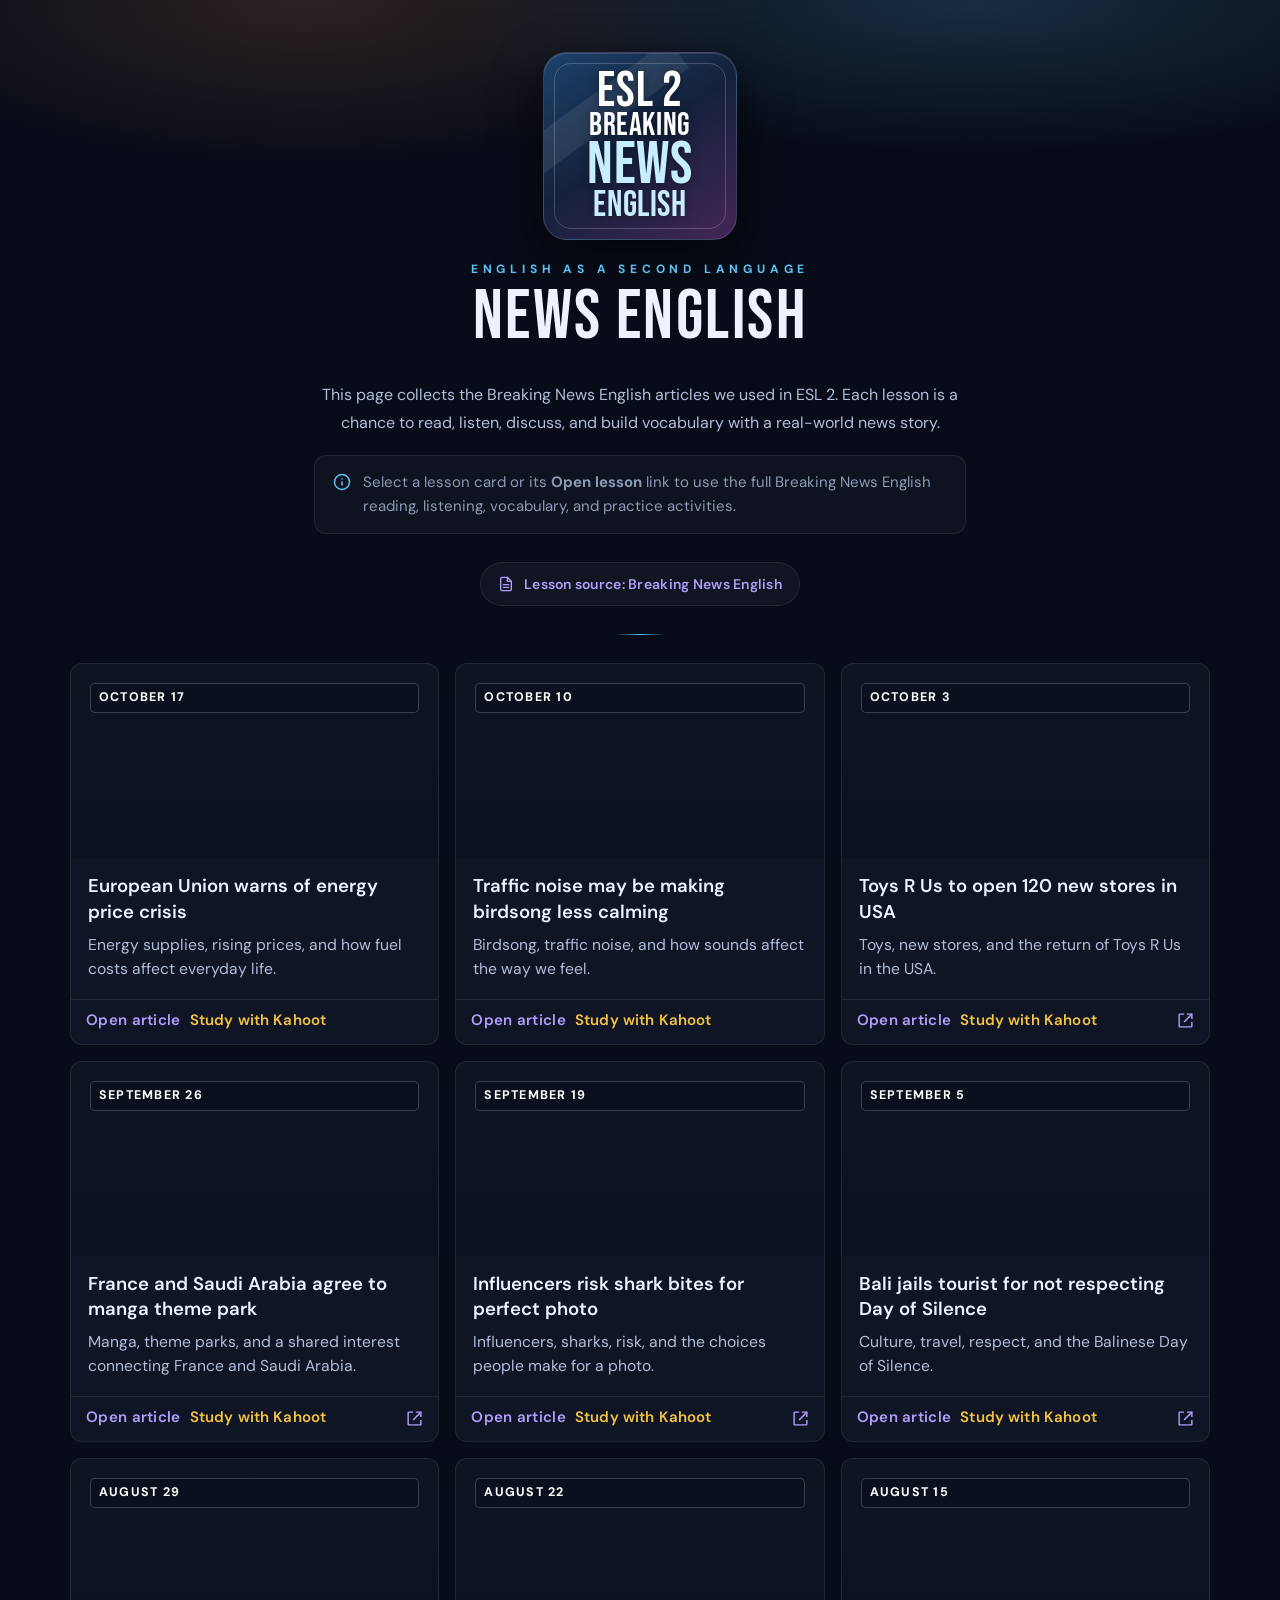
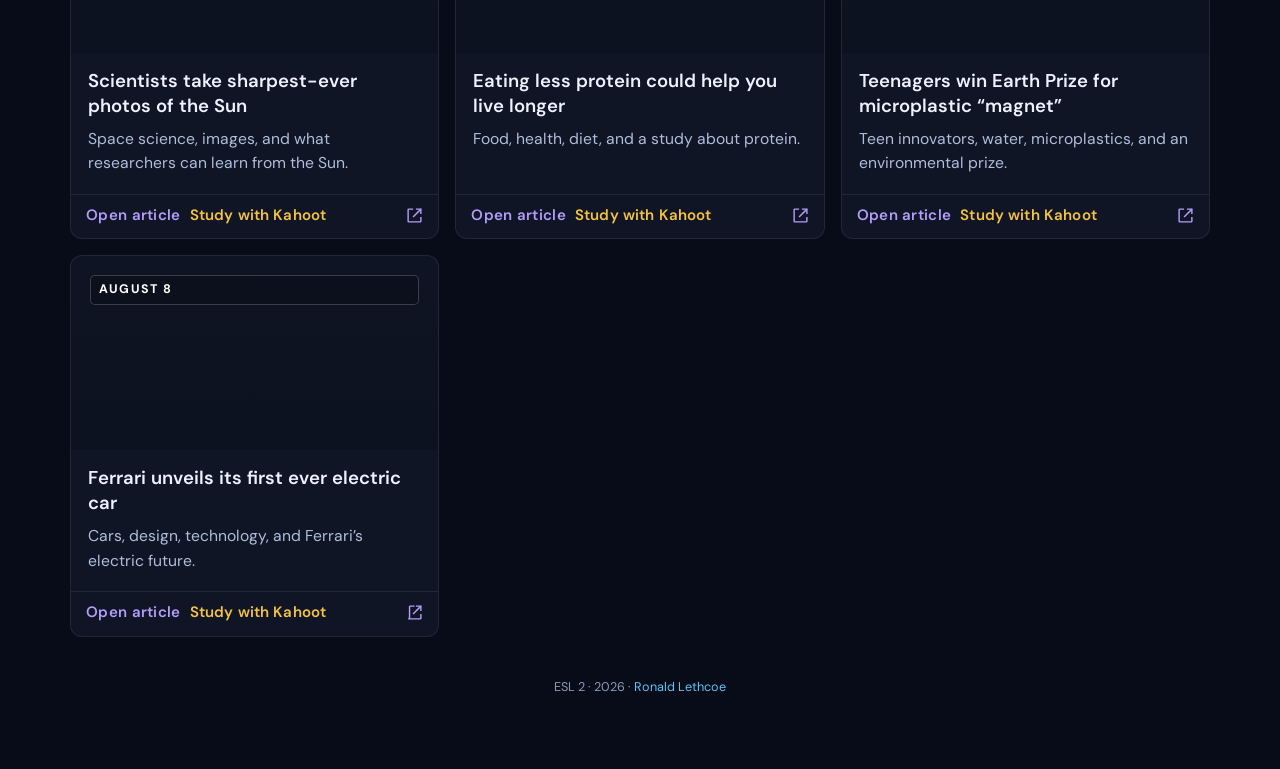
==== ESL2.html @ 21b7b2b5 "Add files via upload" ====
<!DOCTYPE html>
<html lang="en">
<head>
  <meta charset="utf-8">
  <meta name="viewport" content="width=device-width, initial-scale=1.0">
  <meta name="description" content="A collection of Breaking News English articles used in Ronald Lethcoe's ESL 2 class.">
  <title>ESL 2 — News English</title>
  <link rel="preconnect" href="https://fonts.googleapis.com">
  <link rel="preconnect" href="https://fonts.gstatic.com" crossorigin>
  <link href="https://fonts.googleapis.com/css2?family=Bebas+Neue&family=DM+Sans:opsz,wght@9..40,300;9..40,400;9..40,500;9..40,600;9..40,700&display=swap" rel="stylesheet">
  <style>
    *, *::before, *::after { box-sizing: border-box; margin: 0; padding: 0; }
    :root {
      --bg: #080c18;
      --bg-card: #0f1524;
      --border: rgba(255,255,255,.08);
      --border-hover: rgba(91,196,245,.55);
      --accent: #5bc4f5;
      --text: #eef2ff;
      --text-sub: #b0bddb;
      --text-muted: #8a9ab8;
      --source: #b39dfa;
      --radius: 12px;
    }
    html { font-size: 16px; scroll-behavior: smooth; }
    body {
      min-height: 100vh;
      padding-bottom: 72px;
      background: var(--bg);
      color: var(--text);
      font-family: "DM Sans", sans-serif;
      line-height: 1.6;
    }
    .site-header { position: relative; padding: 52px 24px 0; overflow: hidden; text-align: center; }
    .site-header::before {
      position: absolute; inset: 0;
      content: "";
      background:
        radial-gradient(ellipse 50% 65% at 24% 0%, rgba(255, 157, 92, .15), transparent 72%),
        radial-gradient(ellipse 58% 60% at 76% 0%, rgba(91, 196, 245, .18), transparent 72%);
      pointer-events: none;
    }
    .mark {
      position: relative;
      display: grid;
      place-items: center;
      width: 194px;
      height: 188px;
      margin: 0 auto 20px;
      overflow: hidden;
      border: 1px solid rgba(255,255,255,.13);
      border-radius: 24px;
      background: linear-gradient(145deg, #1c426b, #14213b 48%, #442659);
      box-shadow: 0 16px 48px rgba(0,0,0,.6), inset 0 1px 0 rgba(255,255,255,.12);
    }
    .mark::before { position: absolute; inset: 10px; border: 1px solid rgba(255,255,255,.2); border-radius: 17px; content: ""; }
    .mark::after { position: absolute; width: 180px; height: 35px; top: 36px; left: -28px; background: rgba(255,255,255,.08); transform: rotate(-36deg); content: ""; }
    .mark-copy { position: relative; z-index: 1; width: 156px; display: grid; gap: 3px; color: white; font-family: "Bebas Neue", sans-serif; letter-spacing: .04em; line-height: .78; text-align: center; text-shadow: 0 2px 8px rgba(0,0,0,.35); }
    .mark-copy span { display: block; white-space: nowrap; }
    .mark-esl { font-size: 3.15rem; }.mark-breaking { font-size: 1.97rem; }.mark-news { color: #c7eeff; font-size: 3.75rem; }.mark-english { color: #c7eeff; font-size: 2.25rem; }
    .header-eyebrow { position: relative; color: var(--accent); font-size: .75rem; font-weight: 700; letter-spacing: .4em; text-transform: uppercase; }
    h1 { position: relative; margin-top: 3px; font-family: "Bebas Neue", sans-serif; font-size: clamp(2.85rem, 8vw, 4.4rem); font-weight: 400; letter-spacing: .035em; line-height: 1; }
    .header-count { position: relative; margin-top: 7px; color: var(--text-muted); font-size: .84rem; letter-spacing: .19em; text-transform: uppercase; }
    .intro { max-width: 700px; margin: 28px auto 0; padding: 0 24px; text-align: center; }
    .intro p { color: var(--text-sub); font-size: 1rem; line-height: 1.75; }
    .how-to { display: flex; gap: 12px; margin-top: 18px; padding: 14px 18px; border: 1px solid var(--border); border-radius: var(--radius); background: rgba(255,255,255,.03); text-align: left; }
    .how-to svg { flex: 0 0 18px; width: 18px; height: 18px; margin-top: 3px; color: var(--accent); }
    .how-to p { color: var(--text-muted); font-size: .9375rem; line-height: 1.65; }
    .legend-wrap { display: flex; justify-content: center; margin: 28px auto 0; padding: 0 24px; }
    .legend { display: flex; align-items: center; gap: 10px; padding: 10px 17px; border: 1px solid var(--border); border-radius: 99px; background: rgba(255,255,255,.04); color: var(--source); font-size: .875rem; font-weight: 600; letter-spacing: .02em; text-decoration: none; transition: opacity .15s ease; }
    .legend:hover { opacity: .75; }
    .legend svg { width: 16px; height: 16px; }
    .divider-line { width: 48px; height: 1px; margin: 28px auto 0; background: linear-gradient(90deg, transparent, var(--accent), transparent); }
    .grid-wrap { max-width: 1180px; margin: 28px auto 0; padding: 0 20px; }
    .grid { display: grid; grid-template-columns: repeat(3, 1fr); gap: 16px; }
    .card { display: flex; flex-direction: column; overflow: hidden; border: 1px solid var(--border); border-radius: var(--radius); background: var(--bg-card); transition: border-color .2s, transform .2s, box-shadow .2s; }
    .card:hover { border-color: var(--border-hover); transform: translateY(-4px); box-shadow: 0 9px 30px rgba(0, 125, 220, .15); }
    .card:focus-within { outline: 3px solid rgba(91,196,245,.65); outline-offset: 3px; }
    .thumb { position: relative; display: grid; min-height: 194px; padding: 19px; overflow: hidden; color: white; text-decoration: none; }
    .thumb::before { position: absolute; width: 170px; height: 170px; top: -76px; right: -49px; border: 1px solid rgba(255,255,255,.22); border-radius: 50%; content: ""; }
    .thumb::after { position: absolute; width: 220px; height: 35px; right: -64px; bottom: 14px; background: rgba(255,255,255,.09); transform: rotate(-29deg); content: ""; }
    .shark { background: linear-gradient(135deg, #113956, #1b7095 58%, #071d33); }
    .bali { background: linear-gradient(135deg, #55254e, #bd6546 56%, #f3ae5b); }
    .sun { background: linear-gradient(135deg, #5c1d1a, #df592b 53%, #ffc45c); }
    .protein { background: linear-gradient(135deg, #225638, #519347 54%, #b6cc63); }
    .earth { background: linear-gradient(135deg, #124653, #1d847c 54%, #7cc990); }
    .ferrari { background: linear-gradient(135deg, #360e21, #a41435 53%, #ef6a3d); }
    .birdsong { background: linear-gradient(135deg, #123e38, #397b52 54%, #8ca854); }
    .thumb.cover { background-position: center; background-repeat: no-repeat; background-size: cover; }
    .thumb.cover::before { inset: 0; width: auto; height: auto; border: 0; border-radius: 0; background: linear-gradient(180deg, rgba(8,12,24,.08), rgba(8,12,24,.4)); }
    .thumb.cover::after { display: none; }
    .thumb.cover .thumb-word, .thumb.cover .thumb-icon { display: none; }
    .cover-toys { background-image: url("assets/esl2/toys-slide-01.jpg"); }
    .cover-birdsong { background-image: url("assets/esl2/birdsong-slide-01.jpg"); }
    .cover-energy { background-image: url("assets/esl2/energy-slide-01.jpg"); }
    .cover-manga { background-image: url("assets/esl2/manga-slide-01.jpg"); }
    .cover-influencers { background-image: url("assets/esl2/influencers-slide-01.jpg"); }
    .cover-bali { background-image: url("assets/esl2/bali-slide-01.jpg"); }
    .cover-sun { background-image: url("assets/esl2/sun-slide-01.jpg"); }
    .cover-protein { background-image: url("assets/esl2/protein-slide-01.jpg"); }
    .cover-earth { background-image: url("assets/esl2/earth-slide-01.jpg"); }
    .cover-ferrari { background-image: url("assets/esl2/ferrari-slide-01.jpg"); }
    .card-date { position: relative; z-index: 1; align-self: start; padding: 4px 8px; border: 1px solid rgba(255,255,255,.2); border-radius: 5px; background: rgba(8,12,24,.5); font-size: .78rem; font-weight: 700; letter-spacing: .1em; text-transform: uppercase; }
    .thumb-word { position: relative; z-index: 1; align-self: center; max-width: 90%; font-family: "Bebas Neue", sans-serif; font-size: clamp(2.25rem, 4vw, 3.45rem); letter-spacing: .045em; line-height: .88; text-align: center; text-shadow: 0 2px 7px rgba(0,0,0,.3); }
    .thumb-icon { position: relative; z-index: 1; align-self: end; justify-self: end; color: rgba(255,255,255,.92); }
    .thumb-icon svg { width: 25px; height: 25px; }
    .card-body { flex: 1; padding: 16px 17px 18px; }
    .card-body h2 { font-size: 1.16rem; font-weight: 600; line-height: 1.35; }
    .card-body p { margin-top: 8px; color: var(--text-sub); font-size: .98rem; line-height: 1.55; }
    .card-footer { display: flex; justify-content: space-between; align-items: center; gap: 10px; padding: 11px 15px 13px; border-top: 1px solid var(--border); }
    .footer-actions { display: flex; flex-wrap: wrap; align-items: center; gap: 9px; }
    .lesson-link { color: var(--source); font-size: .94rem; font-weight: 600; letter-spacing: .02em; line-height: 1.3; text-decoration: none; }
    .lesson-link:hover { color: white; }
    .external { width: 17px; height: 17px; color: var(--source); }
    .kahoot-link, .kahoot-unavailable { display: inline-flex; align-items: center; font-size: .94rem; font-weight: 600; letter-spacing: .01em; line-height: 1.3; }
    .kahoot-link { color: #f5c342; text-decoration: none; }
    .kahoot-link:hover { color: white; }
    .kahoot-unavailable { color: var(--text-muted); }
    .study-card-link { display: inline-block; margin-top: 0; }
    .lesson-modal { position: fixed; top: 50%; left: 50%; width: min(1120px, calc(100% - 28px)); max-height: min(880px, calc(100vh - 28px)); margin: 0; padding: 0; overflow: hidden; border: 1px solid rgba(255,255,255,.14); border-radius: 16px; background: #0b1020; color: var(--text); box-shadow: 0 24px 80px rgba(0,0,0,.7); transform: translate(-50%, -50%); }
    .lesson-modal::backdrop { background: rgba(3, 6, 14, .86); backdrop-filter: blur(5px); }
    .modal-shell { display: grid; grid-template-columns: minmax(0, 1.7fr) minmax(280px, .9fr); grid-template-rows: minmax(0, 1fr); min-height: min(550px, calc(100vh - 28px)); max-height: min(880px, calc(100vh - 28px)); }
    .carousel-panel { display: flex; flex-direction: column; justify-content: center; min-height: 0; padding: 20px; background: #050812; }
    .carousel-frame { position: relative; display: grid; place-items: center; width: 100%; min-height: 0; }
    .carousel-image { display: block; width: 100%; max-height: min(630px, calc(100vh - 144px)); object-fit: contain; border-radius: 8px; box-shadow: 0 12px 35px rgba(0,0,0,.55); }
    .carousel-control { position: absolute; top: 50%; display: grid; place-items: center; width: 48px; height: 48px; border: 1px solid rgba(255,255,255,.2); border-radius: 50%; background: rgba(8,12,24,.82); color: white; cursor: pointer; transform: translateY(-50%); transition: background .15s, transform .15s; }
    .carousel-control:hover { background: var(--accent); transform: translateY(-50%) scale(1.06); }
    .carousel-control:focus-visible, .modal-close:focus-visible, .modal-button:focus-visible { outline: 3px solid white; outline-offset: 3px; }
    .carousel-prev { left: 10px; }.carousel-next { right: 10px; }
    .carousel-control svg { width: 20px; height: 20px; }
    .carousel-status { margin-top: 13px; color: var(--text-sub); font-size: .9rem; font-weight: 600; letter-spacing: .08em; text-align: center; text-transform: uppercase; }
    .carousel-dots { display: flex; flex-wrap: wrap; justify-content: center; gap: 6px; margin-top: 9px; }
    .carousel-dot { width: 7px; height: 7px; padding: 0; border: 0; border-radius: 50%; background: #46516b; cursor: pointer; }
    .carousel-dot[aria-current="true"] { background: var(--accent); box-shadow: 0 0 0 3px rgba(91,196,245,.16); }
    .modal-details { position: relative; display: flex; flex-direction: column; padding: 29px 25px 25px; min-height: 0; overflow-y: auto; background: var(--bg-card); }
    .modal-close { position: absolute; top: 15px; right: 15px; display: grid; place-items: center; width: 34px; height: 34px; border: 1px solid var(--border); border-radius: 50%; background: transparent; color: var(--text-sub); cursor: pointer; }
    .modal-close:hover { border-color: var(--accent); color: white; }
    .modal-kicker { color: var(--accent); font-size: .84rem; font-weight: 700; letter-spacing: .13em; text-transform: uppercase; }
    .modal-title { margin-top: 8px; padding-right: 28px; font-size: 1.72rem; line-height: 1.2; }
    .modal-summary { margin-top: 12px; color: var(--text-sub); font-size: 1.06rem; line-height: 1.65; }
    .student-sentences { margin-top: 25px; padding-top: 22px; border-top: 1px solid var(--border); }
    .student-sentences h3 { font-size: .94rem; letter-spacing: .08em; text-transform: uppercase; }
    .sentences-note { margin-top: 8px; color: var(--text-sub); font-size: .98rem; line-height: 1.6; }
    .sentence-list { display: grid; gap: 9px; margin-top: 12px; list-style: none; }
    .sentence-list li { padding: 11px 13px; border-left: 3px solid var(--accent); background: rgba(255,255,255,.04); color: var(--text-sub); font-size: 1rem; line-height: 1.55; }
    .sentence-list mark { padding: .08em .3em; border: 1px solid #83cdf2; border-radius: .45em; background: #bde7ff; color: #102c43; font-weight: 600; box-decoration-break: clone; -webkit-box-decoration-break: clone; }
    .modal-actions { display: grid; gap: 9px; margin-top: auto; padding-top: 24px; }
    .modal-button { display: flex; align-items: center; justify-content: center; gap: 8px; min-height: 46px; padding: 11px 14px; border: 1px solid var(--border); border-radius: 8px; color: var(--text); font-size: .98rem; font-weight: 700; text-decoration: none; transition: border-color .15s, background .15s; }
    .modal-button:hover { border-color: var(--accent); background: rgba(91,196,245,.1); }
    .modal-button.kahoot { border-color: rgba(245,195,66,.45); color: #f5c342; }.modal-button.kahoot:hover { border-color: #f5c342; background: rgba(245,195,66,.08); }
    .modal-button[hidden] { display: none; }
    .slides-pending { display: grid; place-items: center; min-height: 300px; padding: 30px; border: 1px dashed rgba(255,255,255,.18); border-radius: 9px; color: var(--text-muted); text-align: center; }
    .slides-pending svg { width: 36px; height: 36px; margin-bottom: 12px; color: var(--accent); }
    @media (max-width: 760px) { .modal-shell { grid-template-columns: 1fr; grid-template-rows: auto auto; max-height: calc(100vh - 18px); overflow-y: auto; } .carousel-panel { min-height: 0; padding: 14px; } .carousel-image { max-height: 58vh; } .modal-details { min-height: 330px; overflow: visible; } .lesson-modal { max-height: calc(100vh - 18px); } }
    .site-footer { margin-top: 40px; padding: 0 24px; color: var(--text-muted); font-size: .79rem; text-align: center; }
    .site-footer a { color: var(--accent); text-decoration: none; }
    .site-footer a:hover { text-decoration: underline; }
    @media (max-width: 760px) { .grid { grid-template-columns: repeat(2, 1fr); } }
    @media (max-width: 500px) { .site-header { padding-top: 38px; } .grid { grid-template-columns: 1fr; } .thumb { min-height: 185px; } }
    @media (prefers-reduced-motion: reduce) { *, *::before, *::after { scroll-behavior: auto !important; transition-duration: .01ms !important; } }
  </style>
</head>
<body>
  <header class="site-header">
    <div class="mark" aria-hidden="true"><div class="mark-copy"><span class="mark-esl">ESL 2</span><span class="mark-breaking">BREAKING</span><span class="mark-news">NEWS</span><span class="mark-english">ENGLISH</span></div></div>
    <p class="header-eyebrow">English as a Second Language</p>
    <h1>News English</h1>
  </header>

  <main>
    <section class="intro" aria-labelledby="page-introduction">
      <p id="page-introduction">This page collects the Breaking News English articles we used in ESL 2. Each lesson is a chance to read, listen, discuss, and build vocabulary with a real-world news story.</p>
      <div class="how-to">
        <svg aria-hidden="true" fill="none" stroke="currentColor" stroke-linecap="round" stroke-linejoin="round" stroke-width="2" viewBox="0 0 24 24"><circle cx="12" cy="12" r="10"></circle><path d="M12 16v-4"></path><path d="M12 8h.01"></path></svg>
        <p>Select a lesson card or its <strong>Open lesson</strong> link to use the full Breaking News English reading, listening, vocabulary, and practice activities.</p>
      </div>
    </section>

    <div class="legend-wrap">
      <a class="legend" href="https://breakingnewsenglish.com/" target="_blank" rel="noopener noreferrer">
        <svg aria-hidden="true" fill="none" stroke="currentColor" stroke-linecap="round" stroke-linejoin="round" stroke-width="2" viewBox="0 0 24 24"><path d="M14 2H6a2 2 0 0 0-2 2v16a2 2 0 0 0 2 2h12a2 2 0 0 0 2-2V8z"></path><polyline points="14 2 14 8 20 8"></polyline><line x1="16" x2="8" y1="13" y2="13"></line><line x1="16" x2="8" y1="17" y2="17"></line></svg>
        Lesson source: Breaking News English
      </a>
    </div>
    <div class="divider-line" aria-hidden="true"></div>

    <section class="grid-wrap" aria-label="ESL 2 class lessons">
      <div class="grid">
      <article class="card">
        <a class="thumb cover cover-energy" href="https://breakingnewsenglish.com/2610/261001-energy-price-crisis.html" target="_blank" rel="noopener noreferrer" data-lesson-id="energy" aria-label="Open the European Union energy price crisis lesson details">
          <time class="card-date" datetime="2026-10-17">October 17</time><span class="thumb-word">Energy<br>Price Crisis</span>
        </a>
        <div class="card-body"><h2>European Union warns of energy price crisis</h2><p>Energy supplies, rising prices, and how fuel costs affect everyday life.</p></div>
        <footer class="card-footer"><div class="footer-actions"><a class="lesson-link" href="https://breakingnewsenglish.com/2610/261001-energy-price-crisis.html" target="_blank" rel="noopener noreferrer">Open article</a><a class="kahoot-link" href="https://create.kahoot.it/share/european-union-warns-of-energy-price-crisis/b97b5846-e819-4ea1-a66b-a502c87083d9" target="_blank" rel="noopener noreferrer">Study with Kahoot</a></div></footer>
      </article>
      <article class="card">
        <a class="thumb birdsong cover cover-birdsong" href="https://breakingnewsenglish.com/2609/260910-birdsong-and-traffic-noise.html" target="_blank" rel="noopener noreferrer" data-lesson-id="birdsong" aria-label="Open the Birdsong and Traffic lesson details">
          <time class="card-date" datetime="2026-10-10">October 10</time><span class="thumb-word">Birdsong<br>and Traffic</span>
        </a>
        <div class="card-body"><h2>Traffic noise may be making birdsong less calming</h2><p>Birdsong, traffic noise, and how sounds affect the way we feel.</p></div>
        <footer class="card-footer"><div class="footer-actions"><a class="lesson-link" href="https://breakingnewsenglish.com/2609/260910-birdsong-and-traffic-noise.html" target="_blank" rel="noopener noreferrer">Open article</a><a class="kahoot-link" href="https://create.kahoot.it/details/c4ceafa4-d3a8-44d5-a2d8-b25622f53153" target="_blank" rel="noopener noreferrer">Study with Kahoot</a></div></footer>
      </article>
        <article class="card">
          <a class="thumb cover cover-toys" href="https://breakingnewsenglish.com/2609/260924-toys-r-us.html" target="_blank" rel="noopener noreferrer" data-lesson-id="toys" aria-label="Open the Toys R Us to open 120 new stores in USA lesson details">
            <time class="card-date" datetime="2026-10-03">October 3</time><span class="thumb-word">Toys<br>R Us</span><span class="thumb-icon" aria-hidden="true"><svg fill="none" stroke="currentColor" stroke-width="2" viewBox="0 0 24 24"><path d="M3 12h18"></path><path d="m14 5 7 7-7 7"></path></svg></span>
          </a>
          <div class="card-body"><h2>Toys R Us to open 120 new stores in USA</h2><p>Toys, new stores, and the return of Toys R Us in the USA.</p></div>
          <footer class="card-footer"><div class="footer-actions"><a class="lesson-link" href="https://breakingnewsenglish.com/2609/260924-toys-r-us.html" target="_blank" rel="noopener noreferrer">Open article</a><a class="kahoot-link" href="https://create.kahoot.it/details/d0bc1572-9795-41ed-84aa-a298077d1b4e" target="_blank" rel="noopener noreferrer">Study with Kahoot</a></div><svg class="external" aria-hidden="true" fill="none" stroke="currentColor" stroke-width="2" viewBox="0 0 24 24"><path d="M14 3h7v7"></path><path d="M10 14 21 3"></path><path d="M21 14v6a1 1 0 0 1-1 1H4a1 1 0 0 1-1-1V4a1 1 0 0 1 1-1h6"></path></svg></footer>
        </article>

        <article class="card">
          <a class="thumb cover cover-manga" href="https://breakingnewsenglish.com/2609/260903-manga-theme-park.html" target="_blank" rel="noopener noreferrer" data-lesson-id="manga" aria-label="Open the France and Saudi Arabia agree to manga theme park lesson details">
            <time class="card-date" datetime="2026-09-26">September 26</time><span class="thumb-word">Manga<br>Theme Park</span><span class="thumb-icon" aria-hidden="true"><svg fill="none" stroke="currentColor" stroke-width="2" viewBox="0 0 24 24"><path d="M3 12h18"></path><path d="m14 5 7 7-7 7"></path></svg></span>
          </a>
          <div class="card-body"><h2>France and Saudi Arabia agree to manga theme park</h2><p>Manga, theme parks, and a shared interest connecting France and Saudi Arabia.</p></div>
          <footer class="card-footer"><div class="footer-actions"><a class="lesson-link" href="https://breakingnewsenglish.com/2609/260903-manga-theme-park.html" target="_blank" rel="noopener noreferrer">Open article</a><a class="kahoot-link" href="https://create.kahoot.it/share/france-and-saudi-arabia-agree-to-manga-theme-park/64c01b48-33bf-4957-b8dc-d7240484b11f" target="_blank" rel="noopener noreferrer">Study with Kahoot</a></div><svg class="external" aria-hidden="true" fill="none" stroke="currentColor" stroke-width="2" viewBox="0 0 24 24"><path d="M14 3h7v7"></path><path d="M10 14 21 3"></path><path d="M21 14v6a1 1 0 0 1-1 1H4a1 1 0 0 1-1-1V4a1 1 0 0 1 1-1h6"></path></svg></footer>
        </article>

        <article class="card">
          <a class="thumb shark cover cover-influencers" href="https://breakingnewsenglish.com/2608/260820-influencers-and-sharks.html" target="_blank" rel="noopener noreferrer" data-lesson-id="influencers" aria-label="Open the Influencers risk shark bites lesson details">
            <time class="card-date" datetime="2026-09-19">September 19</time><span class="thumb-word">Shark<br>Photos</span><span class="thumb-icon" aria-hidden="true"><svg fill="none" stroke="currentColor" stroke-width="2" viewBox="0 0 24 24"><path d="M3 12h18"></path><path d="m14 5 7 7-7 7"></path></svg></span>
          </a>
          <div class="card-body"><h2>Influencers risk shark bites for perfect photo</h2><p>Influencers, sharks, risk, and the choices people make for a photo.</p></div>
          <footer class="card-footer"><div class="footer-actions"><a class="lesson-link" href="https://breakingnewsenglish.com/2608/260820-influencers-and-sharks.html" target="_blank" rel="noopener noreferrer">Open lesson</a><a class="kahoot-link" href="https://create.kahoot.it/share/influencers-risk-shark-bites-for-perfect-photo/fe4684be-f0fc-48af-8463-c3bb83baabb2" target="_blank" rel="noopener noreferrer">Study with Kahoot</a></div><svg class="external" aria-hidden="true" fill="none" stroke="currentColor" stroke-width="2" viewBox="0 0 24 24"><path d="M14 3h7v7"></path><path d="M10 14 21 3"></path><path d="M21 14v6a1 1 0 0 1-1 1H4a1 1 0 0 1-1-1V4a1 1 0 0 1 1-1h6"></path></svg></footer>
        </article>

        <article class="card">
          <a class="thumb bali cover cover-bali" href="https://breakingnewsenglish.com/2608/260827-bali-day-of-silence.html" target="_blank" rel="noopener noreferrer" data-lesson-id="bali" aria-label="Open the Bali Day of Silence lesson details">
            <time class="card-date" datetime="2026-09-05">September 5</time><span class="thumb-word">Bali<br>Silence</span><span class="thumb-icon" aria-hidden="true"><svg fill="none" stroke="currentColor" stroke-width="2" viewBox="0 0 24 24"><path d="M3 12h18"></path><path d="m14 5 7 7-7 7"></path></svg></span>
          </a>
          <div class="card-body"><h2>Bali jails tourist for not respecting Day of Silence</h2><p>Culture, travel, respect, and the Balinese Day of Silence.</p></div>
          <footer class="card-footer"><div class="footer-actions"><a class="lesson-link" href="https://breakingnewsenglish.com/2608/260827-bali-day-of-silence.html" target="_blank" rel="noopener noreferrer">Open lesson</a><a class="kahoot-link" href="https://create.kahoot.it/share/bne-bali-jails-tourist-for-not-respecting-day-of-silence/433885c8-bbf0-467b-8882-1120985f591c" target="_blank" rel="noopener noreferrer">Study with Kahoot</a></div><svg class="external" aria-hidden="true" fill="none" stroke="currentColor" stroke-width="2" viewBox="0 0 24 24"><path d="M14 3h7v7"></path><path d="M10 14 21 3"></path><path d="M21 14v6a1 1 0 0 1-1 1H4a1 1 0 0 1-1-1V4a1 1 0 0 1 1-1h6"></path></svg></footer>
        </article>

        <article class="card">
          <a class="thumb sun cover cover-sun" href="https://breakingnewsenglish.com/2608/260813-photos-of-the-sun.html" target="_blank" rel="noopener noreferrer" data-lesson-id="sun" aria-label="Open the Photos of the Sun lesson details">
            <time class="card-date" datetime="2026-08-29">August 29</time><span class="thumb-word">Our<br>Sun</span><span class="thumb-icon" aria-hidden="true"><svg fill="none" stroke="currentColor" stroke-width="2" viewBox="0 0 24 24"><path d="M3 12h18"></path><path d="m14 5 7 7-7 7"></path></svg></span>
          </a>
          <div class="card-body"><h2>Scientists take sharpest-ever photos of the Sun</h2><p>Space science, images, and what researchers can learn from the Sun.</p></div>
          <footer class="card-footer"><div class="footer-actions"><a class="lesson-link" href="https://breakingnewsenglish.com/2608/260813-photos-of-the-sun.html" target="_blank" rel="noopener noreferrer">Open lesson</a><a class="kahoot-link" href="https://create.kahoot.it/share/scientists-take-sharpest-ever-photos-of-the-sun/fe64d19d-bef5-480e-9e10-fad881af3515" target="_blank" rel="noopener noreferrer">Study with Kahoot</a></div><svg class="external" aria-hidden="true" fill="none" stroke="currentColor" stroke-width="2" viewBox="0 0 24 24"><path d="M14 3h7v7"></path><path d="M10 14 21 3"></path><path d="M21 14v6a1 1 0 0 1-1 1H4a1 1 0 0 1-1-1V4a1 1 0 0 1 1-1h6"></path></svg></footer>
        </article>

        <article class="card">
          <a class="thumb protein cover cover-protein" href="https://breakingnewsenglish.com/2608/260806-protein.html" target="_blank" rel="noopener noreferrer" data-lesson-id="protein" aria-label="Open the Protein lesson details">
            <time class="card-date" datetime="2026-08-22">August 22</time><span class="thumb-word">Protein</span><span class="thumb-icon" aria-hidden="true"><svg fill="none" stroke="currentColor" stroke-width="2" viewBox="0 0 24 24"><path d="M3 12h18"></path><path d="m14 5 7 7-7 7"></path></svg></span>
          </a>
          <div class="card-body"><h2>Eating less protein could help you live longer</h2><p>Food, health, diet, and a study about protein.</p></div>
          <footer class="card-footer"><div class="footer-actions"><a class="lesson-link" href="https://breakingnewsenglish.com/2608/260806-protein.html" target="_blank" rel="noopener noreferrer">Open lesson</a><a class="kahoot-link" href="https://create.kahoot.it/share/eating-less-protein-could-help-you-live-longer/b625d77e-0706-4e5d-847d-762a8a09922b" target="_blank" rel="noopener noreferrer">Study with Kahoot</a></div><svg class="external" aria-hidden="true" fill="none" stroke="currentColor" stroke-width="2" viewBox="0 0 24 24"><path d="M14 3h7v7"></path><path d="M10 14 21 3"></path><path d="M21 14v6a1 1 0 0 1-1 1H4a1 1 0 0 1-1-1V4a1 1 0 0 1 1-1h6"></path></svg></footer>
        </article>

        <article class="card">
          <a class="thumb earth cover cover-earth" href="https://breakingnewsenglish.com/2606/260604-earth-prize.html" target="_blank" rel="noopener noreferrer" data-lesson-id="earth" aria-label="Open the Earth Prize lesson details">
            <time class="card-date" datetime="2026-08-15">August 15</time><span class="thumb-word">Earth<br>Prize</span><span class="thumb-icon" aria-hidden="true"><svg fill="none" stroke="currentColor" stroke-width="2" viewBox="0 0 24 24"><path d="M3 12h18"></path><path d="m14 5 7 7-7 7"></path></svg></span>
          </a>
          <div class="card-body"><h2>Teenagers win Earth Prize for microplastic “magnet”</h2><p>Teen innovators, water, microplastics, and an environmental prize.</p></div>
          <footer class="card-footer"><div class="footer-actions"><a class="lesson-link" href="https://breakingnewsenglish.com/2606/260604-earth-prize.html" target="_blank" rel="noopener noreferrer">Open lesson</a><a class="kahoot-link" href="https://create.kahoot.it/share/earth-prize/e1489f10-bc5d-4e1b-80b6-59f9116b9bc7" target="_blank" rel="noopener noreferrer">Study with Kahoot</a></div><svg class="external" aria-hidden="true" fill="none" stroke="currentColor" stroke-width="2" viewBox="0 0 24 24"><path d="M14 3h7v7"></path><path d="M10 14 21 3"></path><path d="M21 14v6a1 1 0 0 1-1 1H4a1 1 0 0 1-1-1V4a1 1 0 0 1 1-1h6"></path></svg></footer>
        </article>

        <article class="card">
          <a class="thumb ferrari cover cover-ferrari" href="https://breakingnewsenglish.com/2605/260528-ferrari-luce-electric-car.html" target="_blank" rel="noopener noreferrer" data-lesson-id="ferrari" aria-label="Open the Ferrari Luce lesson details">
            <time class="card-date" datetime="2026-08-08">August 8</time><span class="thumb-word">Ferrari<br>Luce</span><span class="thumb-icon" aria-hidden="true"><svg fill="none" stroke="currentColor" stroke-width="2" viewBox="0 0 24 24"><path d="M3 12h18"></path><path d="m14 5 7 7-7 7"></path></svg></span>
          </a>
          <div class="card-body"><h2>Ferrari unveils its first ever electric car</h2><p>Cars, design, technology, and Ferrari’s electric future.</p><a class="kahoot-link study-card-link" href="https://create.kahoot.it/share/ferrari-luce/fc83dfd4-8660-41f4-8a46-787c6e10969c" target="_blank" rel="noopener noreferrer">Study with Kahoot</a></div>
          <footer class="card-footer"><a class="lesson-link" href="https://breakingnewsenglish.com/2605/260528-ferrari-luce-electric-car.html" target="_blank" rel="noopener noreferrer">Open lesson</a><svg class="external" aria-hidden="true" fill="none" stroke="currentColor" stroke-width="2" viewBox="0 0 24 24"><path d="M14 3h7v7"></path><path d="M10 14 21 3"></path><path d="M21 14v6a1 1 0 0 1-1 1H4a1 1 0 0 1 1-1V4a1 1 0 0 1 1-1h6"></path></svg></footer>
        </article>
      </div>
    </section>
  </main>

  <footer class="site-footer"><p>ESL 2 · 2026 · <a href="index.html">Ronald Lethcoe</a></p></footer>

  <dialog class="lesson-modal" id="lesson-modal" aria-labelledby="modal-title">
    <div class="modal-shell">
      <section class="carousel-panel" aria-label="Notebook slide carousel">
        <div class="carousel-frame" id="carousel-frame"></div>
        <p class="carousel-status" id="carousel-status" aria-live="polite"></p>
        <div class="carousel-dots" id="carousel-dots" aria-label="Select a slide"></div>
      </section>
      <section class="modal-details">
        <button class="modal-close" id="modal-close" type="button" aria-label="Close lesson details">
          <svg aria-hidden="true" fill="none" stroke="currentColor" stroke-linecap="round" stroke-width="2" viewBox="0 0 24 24"><path d="M18 6 6 18"></path><path d="m6 6 12 12"></path></svg>
        </button>
        <p class="modal-kicker" id="modal-date"></p>
        <h2 class="modal-title" id="modal-title"></h2>
        <p class="modal-summary" id="modal-summary"></p>
        <section class="student-sentences" aria-labelledby="sentence-heading">
          <h3 id="sentence-heading">Student sentences</h3>
          <p class="sentences-note" id="sentences-note">Student sentences from this lesson will appear here.</p>
          <ul class="sentence-list" id="sentence-list"></ul>
        </section>
        <div class="modal-actions">
          <a class="modal-button" id="source-button" target="_blank" rel="noopener noreferrer">Open Breaking News English article</a>
          <a class="modal-button kahoot" id="kahoot-button" target="_blank" rel="noopener noreferrer">Study with Kahoot</a>
        </div>
      </section>
    </div>
  </dialog>

  <script>
    const lessons = {
      energy: {
        date: "October 17, 2026",
        title: "European Union warns of energy price crisis",
        summary: "A news lesson about energy supplies, rising prices, diesel, and Europe's plans for clean energy.",
        source: "https://breakingnewsenglish.com/2610/261001-energy-price-crisis.html",
        kahoot: "https://create.kahoot.it/share/european-union-warns-of-energy-price-crisis/b97b5846-e819-4ea1-a66b-a502c87083d9",
        slides: Array.from({ length: 8 }, (_, index) => `assets/esl2/energy-slide-${String(index + 1).padStart(2, "0")}.jpg`),
        showSentences: false,
        sentences: []
      },
      birdsong: {
        date: "October 10, 2026",
        title: "Traffic noise may be making birdsong less calming",
        summary: "A news lesson about birdsong, traffic noise, and finding quiet outdoor spaces.",
        source: "https://breakingnewsenglish.com/2609/260910-birdsong-and-traffic-noise.html",
        kahoot: "https://create.kahoot.it/details/c4ceafa4-d3a8-44d5-a2d8-b25622f53153",
        slides: Array.from({ length: 9 }, (_, index) => `assets/esl2/birdsong-slide-${String(index + 1).padStart(2, "0")}.jpg`),
        showSentences: false,
        sentences: []
      },
      toys: {
        date: "October 3, 2026",
        title: "Toys R Us to open 120 new stores in USA",
        summary: "A news lesson about new toy stores, the comeback of Toys R Us, and why adults and children buy toys.",
        source: "https://breakingnewsenglish.com/2609/260924-toys-r-us.html",
        kahoot: "https://create.kahoot.it/details/d0bc1572-9795-41ed-84aa-a298077d1b4e",
        slides: Array.from({ length: 9 }, (_, index) => `assets/esl2/toys-slide-${String(index + 1).padStart(2, "0")}.jpg`),
        sentences: []
      },
      manga: {
        date: "September 26, 2026",
        title: "France and Saudi Arabia agree to manga theme park",
        summary: "A news lesson about manga, a planned theme park near Paris, and the ties between France and Saudi Arabia.",
        source: "https://breakingnewsenglish.com/2609/260903-manga-theme-park.html",
        kahoot: "https://create.kahoot.it/share/france-and-saudi-arabia-agree-to-manga-theme-park/64c01b48-33bf-4957-b8dc-d7240484b11f",
        slides: Array.from({ length: 10 }, (_, index) => `assets/esl2/manga-slide-${String(index + 1).padStart(2, "0")}.jpg`),
        sentences: [
          "I enjoy watching my favorite TV show.",
          "He is big fan of this movie.",
          "Global connection is smaller than before because we didn’t know other countries’ events, but now we know what’s happening around the world.",
          "I am building my skill for my own business.",
          "I discovered my plant had grown a pretty flower.",
          "I am investing into the Disney company, so I am hoping to get some benefit from that investment.",
          "My husband (at the moment) is very reliant on me because he is very sick.",
          "Can you make a 1/10th scale of this floor plan?",
          "I expect my own business can provide benefits this year."
        ],
        vocabulary: ["enjoy", "fan", "global", "building", "discovered", "investing", "benefit", "investment", "reliant", "scale", "expect", "benefits"]
      },
      influencers: {
        date: "September 19, 2026",
        title: "Influencers risk shark bites for perfect photo",
        summary: "A news lesson about social media, sharks, and the risks people take for a photograph.",
        source: "https://breakingnewsenglish.com/2608/260820-influencers-and-sharks.html",
        kahoot: "https://create.kahoot.it/share/influencers-risk-shark-bites-for-perfect-photo/fe4684be-f0fc-48af-8463-c3bb83baabb2",
        slides: Array.from({ length: 10 }, (_, index) => `assets/esl2/influencers-slide-${String(index + 1).padStart(2, "0")}.jpg`),
        sentences: [
          "If you swim too far into the ocean, you risk finding a shark and you would be risking your life.",
          "I came here to learn English. Naturally, I can speak better than before.",
          "Something went wrong and the shark came close to the boat.",
          "I warned my daughter you get injured if you keep jumping on the couch, but she didn’t listen to my warning.",
          "There will be many deadly incidents if the sea levels continue to rise.",
          "This toy is safe for toddlers.",
          "In particular, the experts are the ones that need to save us from AI."
        ],
        vocabulary: ["risk", "risking", "naturally", "went wrong", "warned", "injured", "warning", "incidents", "rise", "safe", "in particular", "experts"]
      },
      bali: {
        date: "September 5, 2026",
        title: "Bali jails tourist for not respecting Day of Silence",
        summary: "A news lesson about culture, travel, respect, and the Balinese Day of Silence.",
        source: "https://breakingnewsenglish.com/2608/260827-bali-day-of-silence.html",
        kahoot: "https://create.kahoot.it/share/bne-bali-jails-tourist-for-not-respecting-day-of-silence/433885c8-bbf0-467b-8882-1120985f591c",
        slides: Array.from({ length: 15 }, (_, index) => `assets/esl2/bali-slide-${String(index + 1).padStart(2, "0")}.jpg`),
        showSentences: false,
        sentences: []
      },
      sun: {
        date: "August 29, 2026",
        title: "Scientists take sharpest-ever photos of the Sun",
        summary: "A news lesson about space science, images, and what researchers can learn from the Sun.",
        source: "https://breakingnewsenglish.com/2608/260813-photos-of-the-sun.html",
        kahoot: "https://create.kahoot.it/share/scientists-take-sharpest-ever-photos-of-the-sun/fe64d19d-bef5-480e-9e10-fad881af3515",
        slides: Array.from({ length: 11 }, (_, index) => `assets/esl2/sun-slide-${String(index + 1).padStart(2, "0")}.jpg`),
        showSentences: false,
        sentences: []
      },
      protein: {
        date: "August 22, 2026",
        title: "Eating less protein could help you live longer",
        summary: "A news lesson about food, health, diet, and a study about protein. Use the arrows or the dots to move through the Notebook slide deck.",
        source: "https://breakingnewsenglish.com/2608/260806-protein.html",
        kahoot: "https://create.kahoot.it/share/eating-less-protein-could-help-you-live-longer/b625d77e-0706-4e5d-847d-762a8a09922b",
        slides: Array.from({ length: 11 }, (_, index) => `assets/esl2/protein-slide-${String(index + 1).padStart(2, "0")}.jpg`),
        showSentences: false,
        sentences: []
      },
      earth: {
        date: "August 15, 2026",
        title: "Teenagers win Earth Prize for microplastic ‘magnet’",
        summary: "A news lesson about teen innovators, water, microplastics, and an environmental prize.",
        source: "https://breakingnewsenglish.com/2606/260604-earth-prize.html",
        kahoot: "https://create.kahoot.it/share/earth-prize/e1489f10-bc5d-4e1b-80b6-59f9116b9bc7",
        slides: Array.from({ length: 11 }, (_, index) => `assets/esl2/earth-slide-${String(index + 1).padStart(2, "0")}.jpg`),
        showSentences: false,
        sentences: []
      },
      ferrari: {
        date: "August 8, 2026",
        title: "Ferrari unveils its first ever electric car",
        summary: "A news lesson about cars, design, technology, and Ferrari’s electric future.",
        source: "https://breakingnewsenglish.com/2605/260528-ferrari-luce-electric-car.html",
        kahoot: "https://create.kahoot.it/share/ferrari-luce/fc83dfd4-8660-41f4-8a46-787c6e10969c",
        slides: Array.from({ length: 14 }, (_, index) => `assets/esl2/ferrari-slide-${String(index + 1).padStart(2, "0")}.jpg`),
        showSentences: false,
        sentences: []
      }
    };

    const modal = document.getElementById("lesson-modal");
    const carouselFrame = document.getElementById("carousel-frame");
    const carouselStatus = document.getElementById("carousel-status");
    const carouselDots = document.getElementById("carousel-dots");
    const modalDate = document.getElementById("modal-date");
    const modalTitle = document.getElementById("modal-title");
    const modalSummary = document.getElementById("modal-summary");
    const sentenceSection = document.querySelector(".student-sentences");
    const sentencesNote = document.getElementById("sentences-note");
    const sentenceList = document.getElementById("sentence-list");
    const sourceButton = document.getElementById("source-button");
    const kahootButton = document.getElementById("kahoot-button");
    let activeLesson = null;
    let activeSlide = 0;

    function renderCarousel() {
      carouselFrame.replaceChildren();
      carouselDots.replaceChildren();
      if (!activeLesson.slides.length) {
        const pending = document.createElement("div");
        pending.className = "slides-pending";
        pending.innerHTML = `<div><svg aria-hidden="true" fill="none" stroke="currentColor" stroke-linecap="round" stroke-linejoin="round" stroke-width="2" viewBox="0 0 24 24"><rect x="3" y="3" width="18" height="18" rx="2"></rect><circle cx="8.5" cy="8.5" r="1.5"></circle><path d="m21 15-5-5L5 21"></path></svg><p>Notebook slides and a cover image will be added for this lesson.</p></div>`;
        carouselFrame.append(pending);
        carouselStatus.textContent = "Slides coming soon";
        return;
      }

      const image = document.createElement("img");
      image.className = "carousel-image";
      image.src = activeLesson.slides[activeSlide];
      image.alt = `${activeLesson.title}: Notebook slide ${activeSlide + 1} of ${activeLesson.slides.length}`;
      carouselFrame.append(image);

      if (activeLesson.slides.length > 1) {
        [["prev", "Previous slide"], ["next", "Next slide"]].forEach(([direction, label]) => {
          const control = document.createElement("button");
          control.className = `carousel-control carousel-${direction}`;
          control.type = "button";
          control.setAttribute("aria-label", label);
          control.dataset.direction = direction;
          control.innerHTML = direction === "prev" ? `<svg aria-hidden="true" fill="none" stroke="currentColor" stroke-linecap="round" stroke-linejoin="round" stroke-width="2" viewBox="0 0 24 24"><path d="m15 18-6-6 6-6"></path></svg>` : `<svg aria-hidden="true" fill="none" stroke="currentColor" stroke-linecap="round" stroke-linejoin="round" stroke-width="2" viewBox="0 0 24 24"><path d="m9 18 6-6-6-6"></path></svg>`;
          carouselFrame.append(control);
        });
      }

      carouselStatus.textContent = `Slide ${activeSlide + 1} of ${activeLesson.slides.length}`;
      activeLesson.slides.forEach((_, index) => {
        const dot = document.createElement("button");
        dot.className = "carousel-dot";
        dot.type = "button";
        dot.dataset.slide = index;
        dot.setAttribute("aria-label", `Show slide ${index + 1}`);
        dot.setAttribute("aria-current", index === activeSlide ? "true" : "false");
        carouselDots.append(dot);
      });
    }

    function appendHighlightedSentence(item, sentence, vocabulary) {
      if (!vocabulary.length) {
        item.textContent = sentence;
        return;
      }
      const words = [...vocabulary].sort((a, b) => b.length - a.length);
      const pattern = new RegExp("\\b(?:" + words.join("|") + ")\\b", "gi");
      let position = 0;
      for (const match of sentence.matchAll(pattern)) {
        item.append(document.createTextNode(sentence.slice(position, match.index)));
        const highlight = document.createElement("mark");
        highlight.textContent = match[0];
        item.append(highlight);
        position = match.index + match[0].length;
      }
      item.append(document.createTextNode(sentence.slice(position)));
    }

    function openLesson(id) {
      activeLesson = lessons[id];
      activeSlide = 0;
      modalDate.textContent = activeLesson.date;
      modalTitle.textContent = activeLesson.title;
      modalSummary.textContent = activeLesson.summary;
      sourceButton.href = activeLesson.source;
      kahootButton.href = activeLesson.kahoot || "";
      kahootButton.hidden = !activeLesson.kahoot;
      sentenceSection.hidden = activeLesson.showSentences === false;
      sentenceList.replaceChildren();
      sentencesNote.hidden = activeLesson.sentences.length > 0;
      activeLesson.sentences.forEach(sentence => {
        const item = document.createElement("li");
        appendHighlightedSentence(item, sentence, activeLesson.vocabulary || []);
        sentenceList.append(item);
      });
      renderCarousel();
      modal.showModal();
      modal.querySelector(".modal-shell").scrollTop = 0;
      modal.querySelector(".modal-details").scrollTop = 0;
    }

    document.querySelectorAll(".thumb[data-lesson-id]").forEach(card => {
      card.addEventListener("click", event => {
        event.preventDefault();
        openLesson(card.dataset.lessonId);
      });
    });
    document.querySelectorAll(".lesson-link").forEach(link => { link.textContent = "Open article"; });
    const ferrariCard = document.querySelector(".thumb.ferrari")?.closest(".card");
    const ferrariStudyLink = ferrariCard?.querySelector(".study-card-link");
    const ferrariFooter = ferrariCard?.querySelector(".card-footer");
    if (ferrariCard && ferrariStudyLink && ferrariFooter) {
      const ferrariActions = document.createElement("div");
      ferrariActions.className = "footer-actions";
      ferrariActions.append(ferrariFooter.querySelector(".lesson-link"), ferrariStudyLink);
      ferrariFooter.prepend(ferrariActions);
    }

    document.getElementById("modal-close").addEventListener("click", () => modal.close());
    carouselFrame.addEventListener("click", event => {
      const control = event.target.closest("[data-direction]");
      if (!control || !activeLesson.slides.length) return;
      const change = control.dataset.direction === "next" ? 1 : -1;
      activeSlide = (activeSlide + change + activeLesson.slides.length) % activeLesson.slides.length;
      renderCarousel();
    });
    carouselDots.addEventListener("click", event => {
      const dot = event.target.closest("[data-slide]");
      if (!dot) return;
      activeSlide = Number(dot.dataset.slide);
      renderCarousel();
    });
    document.addEventListener("keydown", event => {
      if (!modal.open || !activeLesson.slides.length) return;
      if (event.key === "ArrowRight" || event.key === "ArrowLeft") {
        event.preventDefault();
        activeSlide = (activeSlide + (event.key === "ArrowRight" ? 1 : -1) + activeLesson.slides.length) % activeLesson.slides.length;
        renderCarousel();
      }
    });
  </script>
</body>
</html>
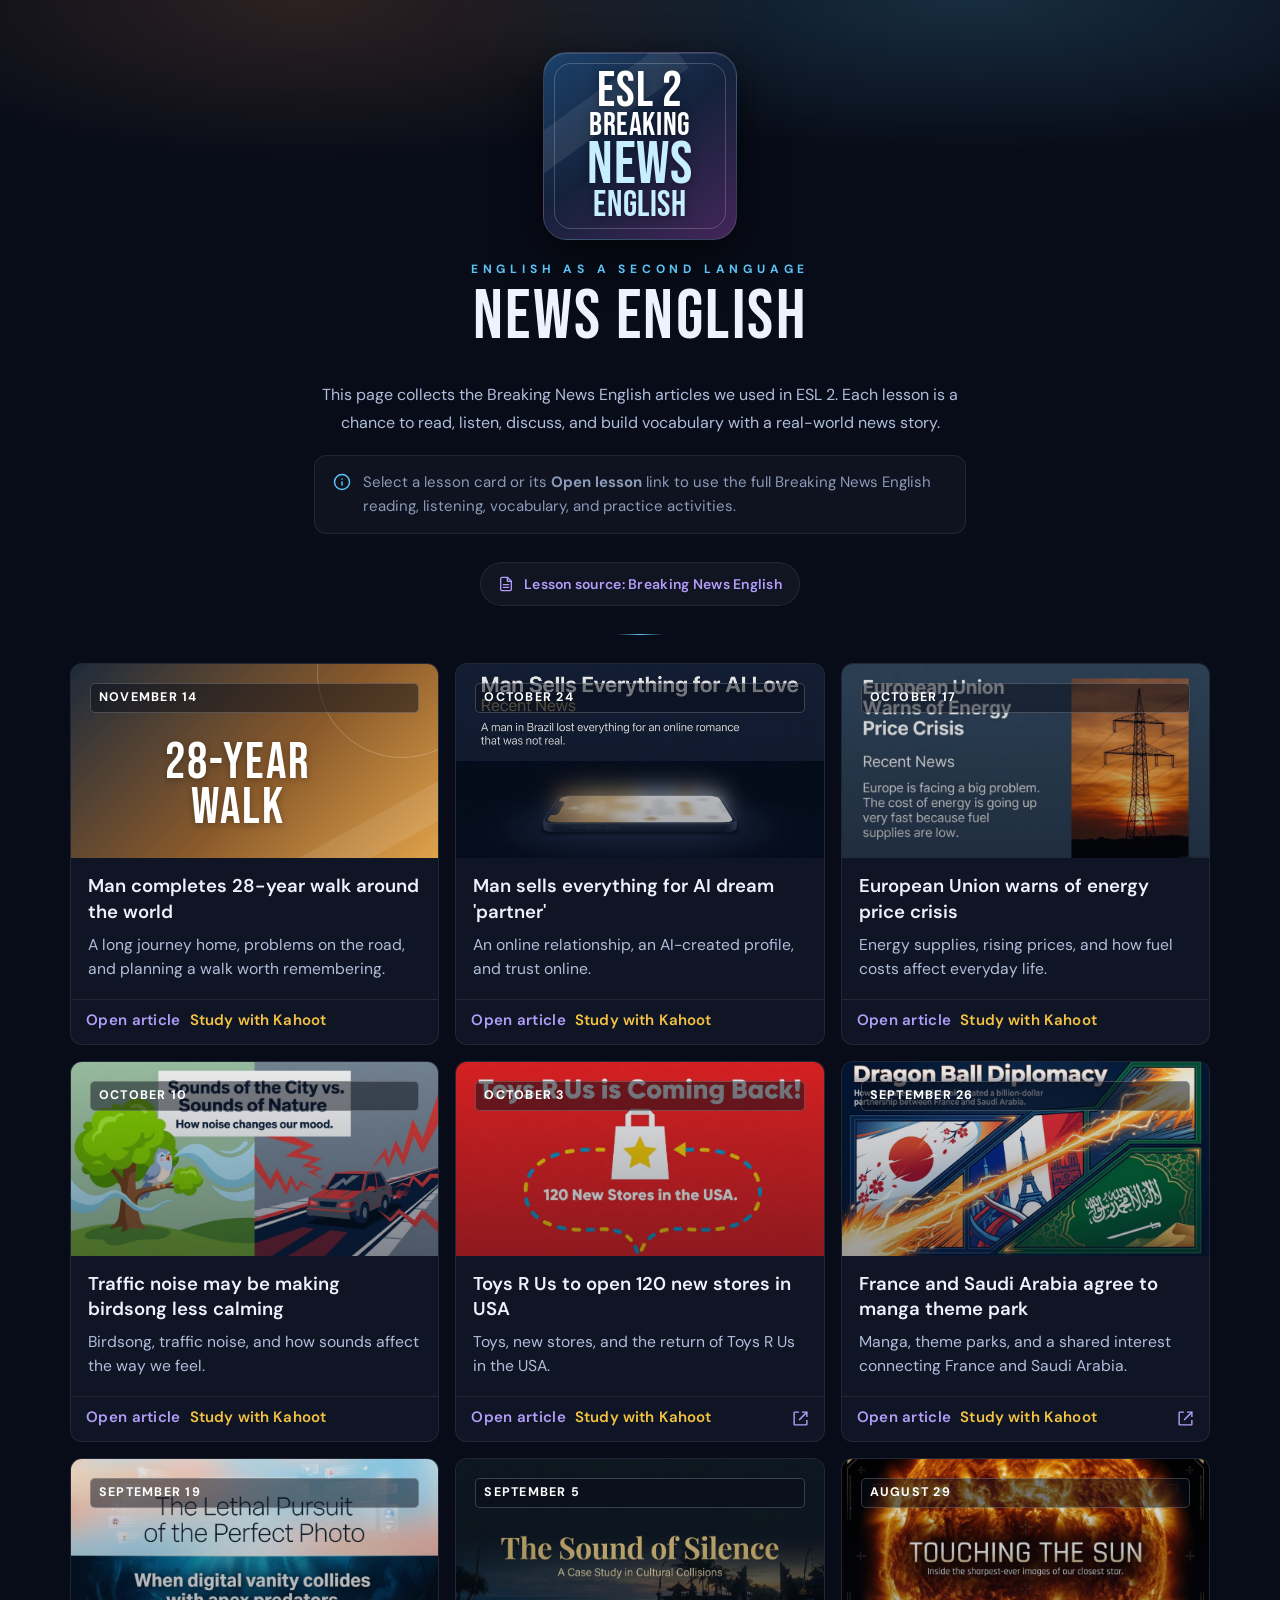
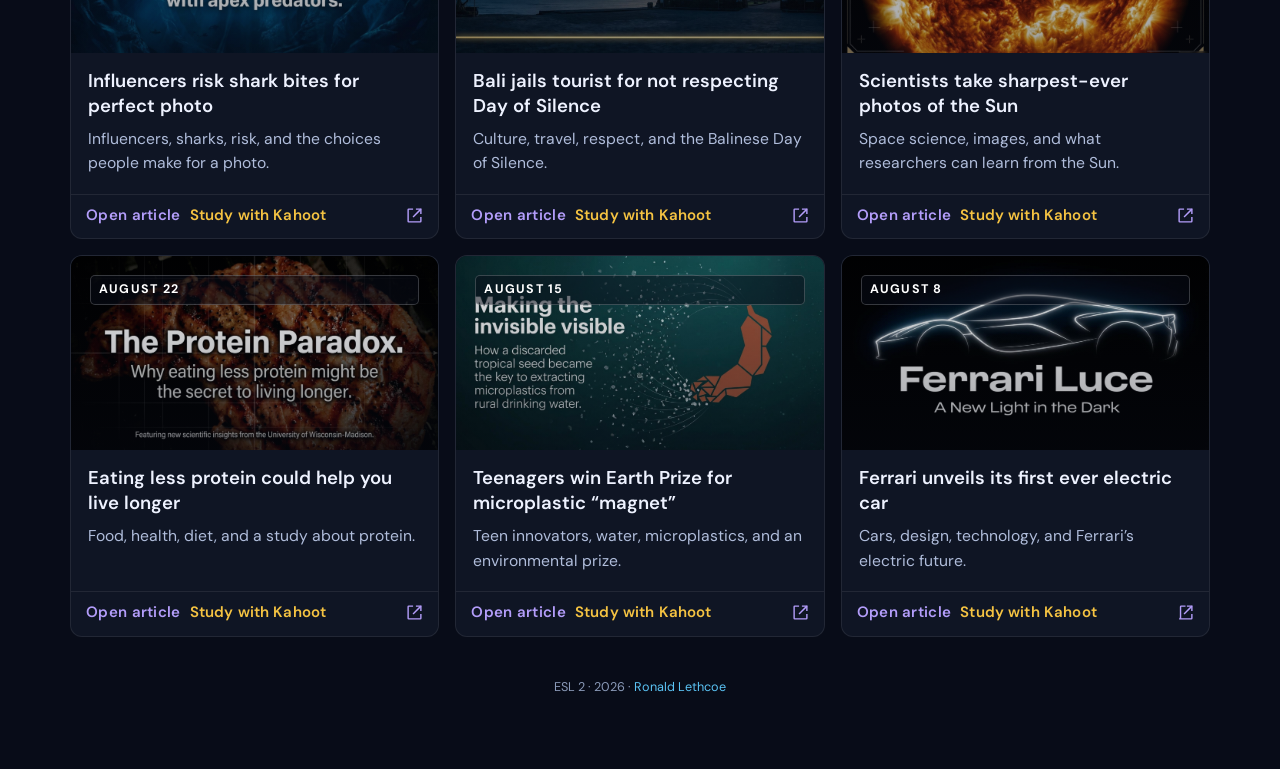
==== commit 3096546c: "Add October 24 AI partner and November 14 walk lessons; support Canva slide embeds Lessons with a ca" ====
--- a/ESL2.html
+++ b/ESL2.html
@@ -84,6 +84,9 @@
     .sun { background: linear-gradient(135deg, #5c1d1a, #df592b 53%, #ffc45c); }
     .protein { background: linear-gradient(135deg, #225638, #519347 54%, #b6cc63); }
     .earth { background: linear-gradient(135deg, #124653, #1d847c 54%, #7cc990); }
+    .walk { background: linear-gradient(135deg, #1d2a3a, #8a5a2b 55%, #e0a24a); }
+    .canva-embed { position: relative; width: 100%; height: 0; padding-top: 55.8342%; overflow: hidden; border-radius: 8px; box-shadow: 0 12px 35px rgba(0,0,0,.55); }
+    .canva-embed iframe { position: absolute; inset: 0; width: 100%; height: 100%; border: 0; }
     .ferrari { background: linear-gradient(135deg, #360e21, #a41435 53%, #ef6a3d); }
     .birdsong { background: linear-gradient(135deg, #123e38, #397b52 54%, #8ca854); }
     .thumb.cover { background-position: center; background-repeat: no-repeat; background-size: cover; }
@@ -92,6 +95,7 @@
     .thumb.cover .thumb-word, .thumb.cover .thumb-icon { display: none; }
     .cover-toys { background-image: url("assets/esl2/toys-slide-01.jpg"); }
     .cover-birdsong { background-image: url("assets/esl2/birdsong-slide-01.jpg"); }
+    .cover-ai-partner { background-image: url("assets/esl2/ai-partner-slide-01.jpg"); }
     .cover-energy { background-image: url("assets/esl2/energy-slide-01.jpg"); }
     .cover-manga { background-image: url("assets/esl2/manga-slide-01.jpg"); }
     .cover-influencers { background-image: url("assets/esl2/influencers-slide-01.jpg"); }
@@ -187,6 +191,20 @@
     <section class="grid-wrap" aria-label="ESL 2 class lessons">
       <div class="grid">
       <article class="card">
+        <a class="thumb walk" href="https://breakingnewsenglish.com/2611/261105-walking-around-the-world.html" target="_blank" rel="noopener noreferrer" data-lesson-id="walk" aria-label="Open the 28-year walk lesson details">
+          <time class="card-date" datetime="2026-11-14">November 14</time><span class="thumb-word">28-Year<br>Walk</span>
+        </a>
+        <div class="card-body"><h2>Man completes 28-year walk around the world</h2><p>A long journey home, problems on the road, and planning a walk worth remembering.</p></div>
+        <footer class="card-footer"><div class="footer-actions"><a class="lesson-link" href="https://breakingnewsenglish.com/2611/261105-walking-around-the-world.html" target="_blank" rel="noopener noreferrer">Open article</a><a class="kahoot-link" href="https://create.kahoot.it/details/8e210acc-1d1a-4ab0-bca5-10ea7c8ca929" target="_blank" rel="noopener noreferrer">Study with Kahoot</a></div></footer>
+      </article>
+      <article class="card">
+        <a class="thumb cover cover-ai-partner" href="https://breakingnewsenglish.com/2610/261022-ai-partner.html" target="_blank" rel="noopener noreferrer" data-lesson-id="ai-partner" aria-label="Open the AI partner lesson details">
+          <time class="card-date" datetime="2026-10-24">October 24</time><span class="thumb-word">AI<br>Partner</span>
+        </a>
+        <div class="card-body"><h2>Man sells everything for AI dream 'partner'</h2><p>An online relationship, an AI-created profile, and trust online.</p></div>
+        <footer class="card-footer"><div class="footer-actions"><a class="lesson-link" href="https://breakingnewsenglish.com/2610/261022-ai-partner.html" target="_blank" rel="noopener noreferrer">Open article</a><a class="kahoot-link" href="https://create.kahoot.it/details/f6ecfb16-0ce3-41fa-9e23-b847ee9b742a" target="_blank" rel="noopener noreferrer">Study with Kahoot</a></div></footer>
+      </article>
+      <article class="card">
         <a class="thumb cover cover-energy" href="https://breakingnewsenglish.com/2610/261001-energy-price-crisis.html" target="_blank" rel="noopener noreferrer" data-lesson-id="energy" aria-label="Open the European Union energy price crisis lesson details">
           <time class="card-date" datetime="2026-10-17">October 17</time><span class="thumb-word">Energy<br>Price Crisis</span>
         </a>
@@ -298,6 +316,27 @@
 
   <script>
     const lessons = {
+      walk: {
+        date: "November 14, 2026",
+        title: "Man completes 28-year walk around the world",
+        summary: "A news lesson about Karl Bushby's 28-year walk home, the problems he faced, and planning a walk of our own.",
+        source: "https://breakingnewsenglish.com/2611/261105-walking-around-the-world.html",
+        kahoot: "https://create.kahoot.it/details/8e210acc-1d1a-4ab0-bca5-10ea7c8ca929",
+        canva: "https://www.canva.com/design/DAHa2bZtTaA/No6iyNR8juN46_eBsmdQSg/view?embed",
+        slides: [],
+        showSentences: false,
+        sentences: []
+      },
+      "ai-partner": {
+        date: "October 24, 2026",
+        title: "Man sells everything for AI dream 'partner'",
+        summary: "A news lesson about an AI-created online profile, trust, and making careful decisions online.",
+        source: "https://breakingnewsenglish.com/2610/261022-ai-partner.html",
+        kahoot: "https://create.kahoot.it/details/f6ecfb16-0ce3-41fa-9e23-b847ee9b742a",
+        slides: Array.from({ length: 8 }, (_, index) => `assets/esl2/ai-partner-slide-${String(index + 1).padStart(2, "0")}.jpg`),
+        showSentences: false,
+        sentences: []
+      },
       energy: {
         date: "October 17, 2026",
         title: "European Union warns of energy price crisis",
@@ -435,6 +474,20 @@
     function renderCarousel() {
       carouselFrame.replaceChildren();
       carouselDots.replaceChildren();
+      if (activeLesson.canva) {
+        const embed = document.createElement("div");
+        embed.className = "canva-embed";
+        const frame = document.createElement("iframe");
+        frame.src = activeLesson.canva;
+        frame.title = `${activeLesson.title}: slides`;
+        frame.loading = "lazy";
+        frame.allow = "fullscreen";
+        frame.allowFullscreen = true;
+        embed.append(frame);
+        carouselFrame.append(embed);
+        carouselStatus.textContent = "Use the arrows inside the slides";
+        return;
+      }
       if (!activeLesson.slides.length) {
         const pending = document.createElement("div");
         pending.className = "slides-pending";
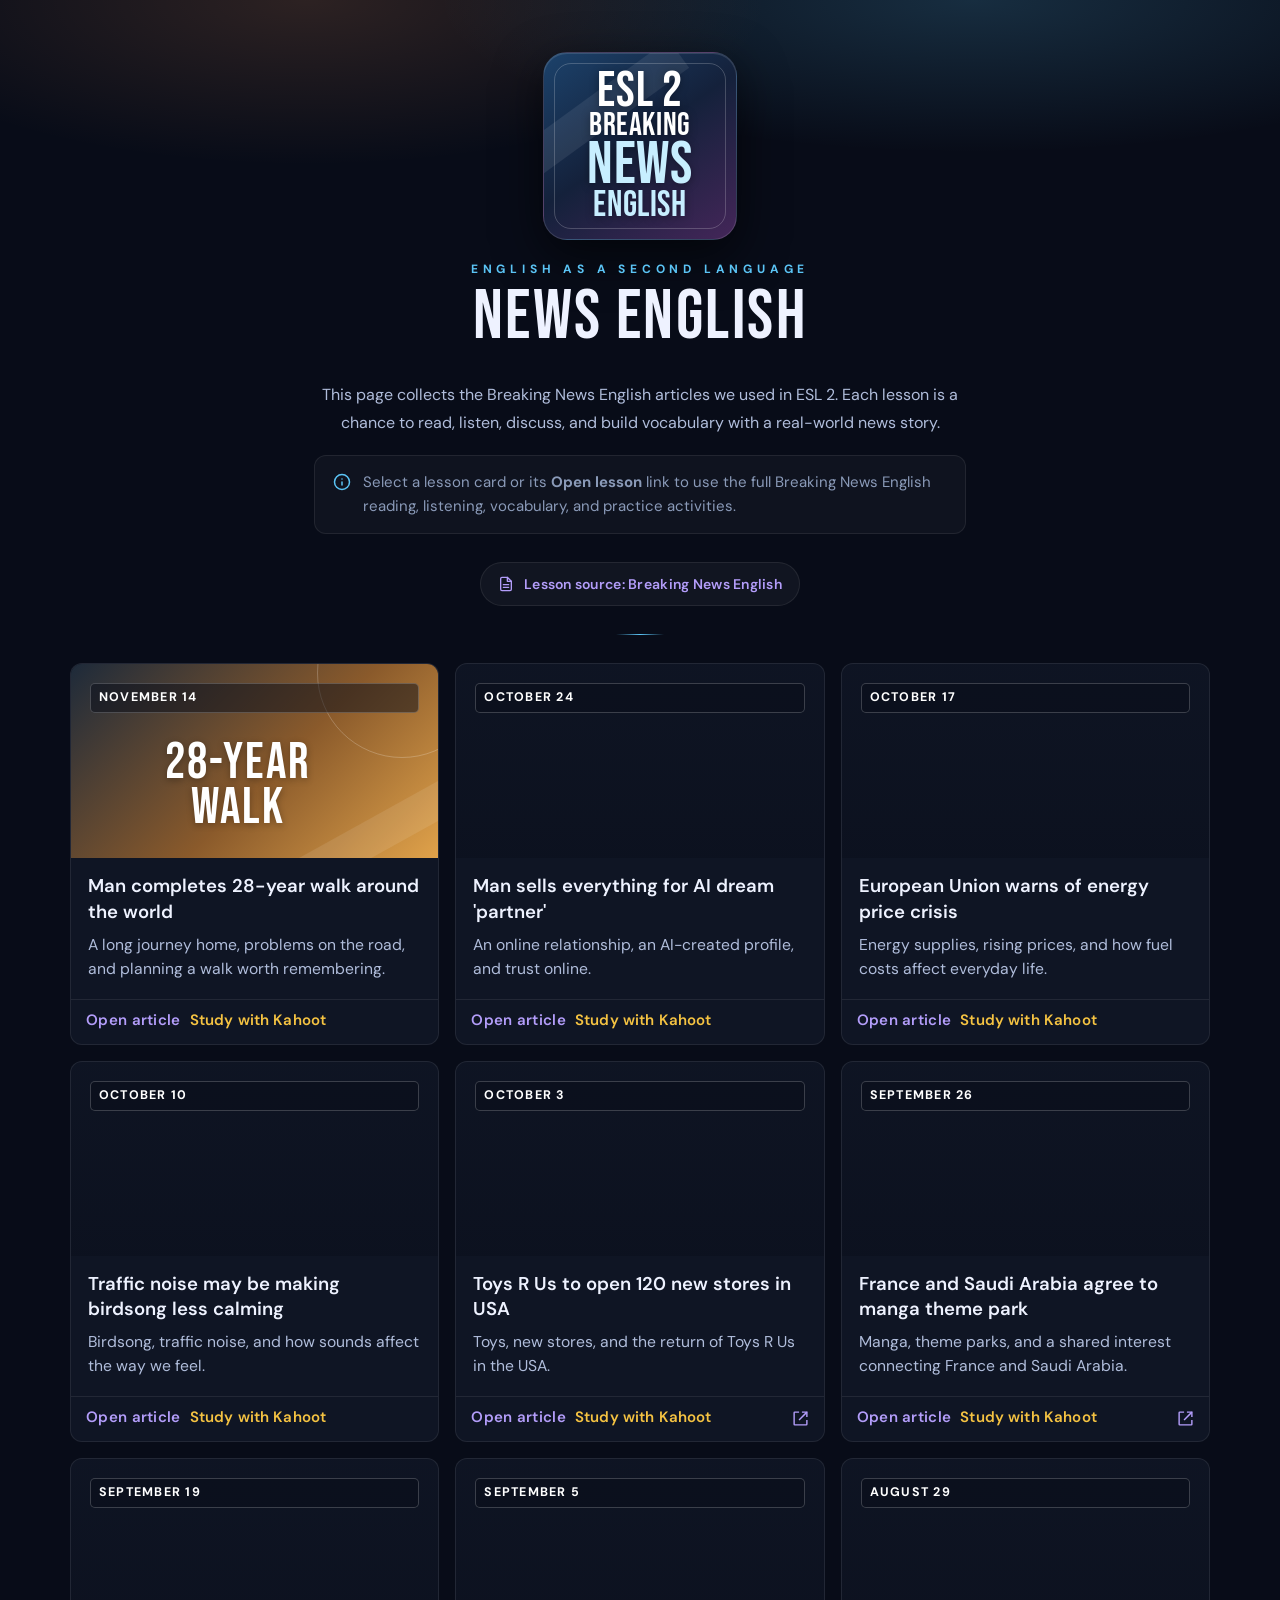
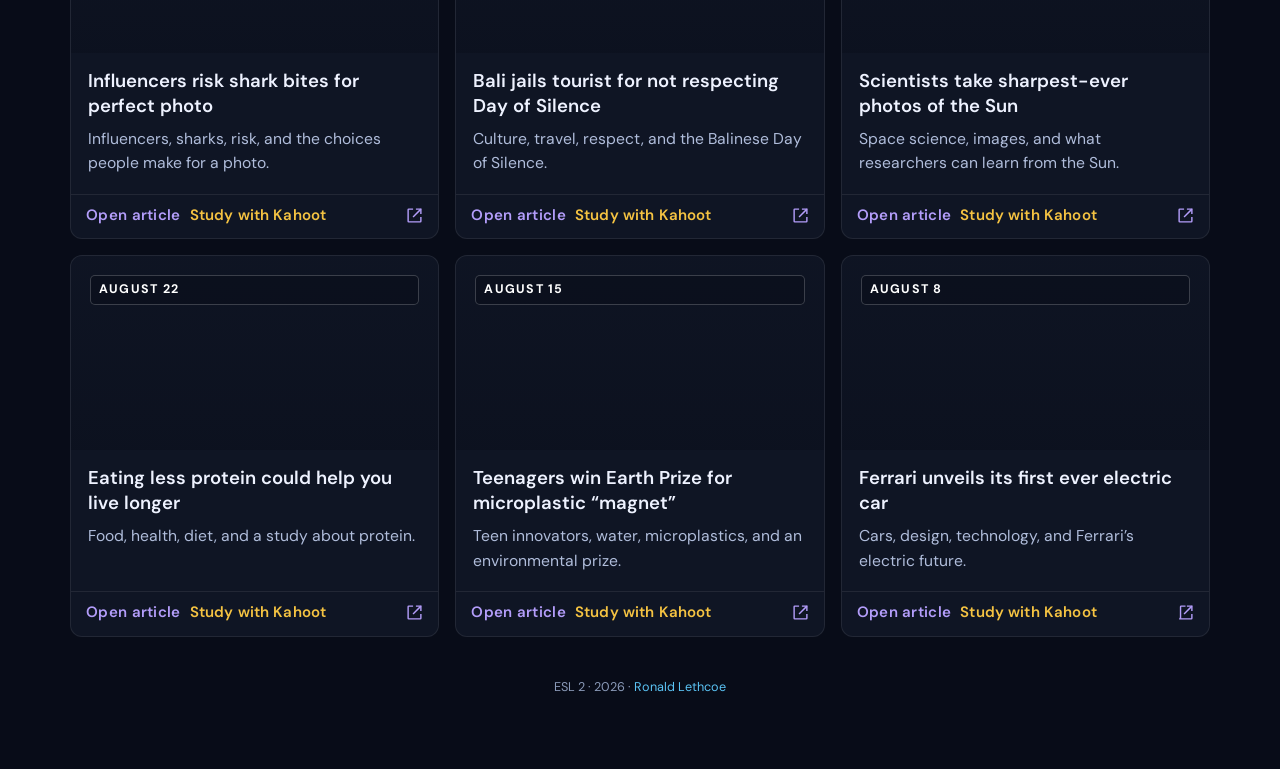
==== commit 628507ba: "Move ESL2 lesson slides to Google Drive embeds and remove slide images Each lesson now shows its sli" ====
--- a/ESL2.html
+++ b/ESL2.html
@@ -93,17 +93,17 @@
     .thumb.cover::before { inset: 0; width: auto; height: auto; border: 0; border-radius: 0; background: linear-gradient(180deg, rgba(8,12,24,.08), rgba(8,12,24,.4)); }
     .thumb.cover::after { display: none; }
     .thumb.cover .thumb-word, .thumb.cover .thumb-icon { display: none; }
-    .cover-toys { background-image: url("assets/esl2/toys-slide-01.jpg"); }
-    .cover-birdsong { background-image: url("assets/esl2/birdsong-slide-01.jpg"); }
-    .cover-ai-partner { background-image: url("assets/esl2/ai-partner-slide-01.jpg"); }
-    .cover-energy { background-image: url("assets/esl2/energy-slide-01.jpg"); }
-    .cover-manga { background-image: url("assets/esl2/manga-slide-01.jpg"); }
-    .cover-influencers { background-image: url("assets/esl2/influencers-slide-01.jpg"); }
-    .cover-bali { background-image: url("assets/esl2/bali-slide-01.jpg"); }
-    .cover-sun { background-image: url("assets/esl2/sun-slide-01.jpg"); }
-    .cover-protein { background-image: url("assets/esl2/protein-slide-01.jpg"); }
-    .cover-earth { background-image: url("assets/esl2/earth-slide-01.jpg"); }
-    .cover-ferrari { background-image: url("assets/esl2/ferrari-slide-01.jpg"); }
+    .cover-toys { background-image: url("https://drive.google.com/thumbnail?id=1krWEz11xmbf0qetQkGhba9WZYbDstzJ1&sz=w800"); }
+    .cover-birdsong { background-image: url("https://drive.google.com/thumbnail?id=1lm-VbWBeEh_QLebMtzb6Sh1imTzOqzsl&sz=w800"); }
+    .cover-ai-partner { background-image: url("https://drive.google.com/thumbnail?id=1gPBWC1wSWMakUzee2ILByeIe4rBy-CKH&sz=w800"); }
+    .cover-energy { background-image: url("https://drive.google.com/thumbnail?id=1A0cRU5HEvta2nFihSdjGY7feWnGg_Mh6&sz=w800"); }
+    .cover-manga { background-image: url("https://drive.google.com/thumbnail?id=1rAcB6dh0_YFjW73-41N1qoUqsyLx2Fei&sz=w800"); }
+    .cover-influencers { background-image: url("https://drive.google.com/thumbnail?id=1EoVVDLHu66Mv5ZeQMYzmhrrAInIXugZq&sz=w800"); }
+    .cover-bali { background-image: url("https://drive.google.com/thumbnail?id=1TMRHMp9JCY48kY8xh_ebcqUHwskBskv2&sz=w800"); }
+    .cover-sun { background-image: url("https://drive.google.com/thumbnail?id=1JwGG2mucWxt7-mcy734uwnR2HQRbqVgj&sz=w800"); }
+    .cover-protein { background-image: url("https://drive.google.com/thumbnail?id=12OzxDmpfX_JhnprGw3NPBModsO9U4x8i&sz=w800"); }
+    .cover-earth { background-image: url("https://drive.google.com/thumbnail?id=1mof9Z53pUAg8Ay3gOISWXTi5moDuNmim&sz=w800"); }
+    .cover-ferrari { background-image: url("https://drive.google.com/thumbnail?id=18SGDx8V2mSz94RAVNGE3wpE3dMCAJuVM&sz=w800"); }
     .card-date { position: relative; z-index: 1; align-self: start; padding: 4px 8px; border: 1px solid rgba(255,255,255,.2); border-radius: 5px; background: rgba(8,12,24,.5); font-size: .78rem; font-weight: 700; letter-spacing: .1em; text-transform: uppercase; }
     .thumb-word { position: relative; z-index: 1; align-self: center; max-width: 90%; font-family: "Bebas Neue", sans-serif; font-size: clamp(2.25rem, 4vw, 3.45rem); letter-spacing: .045em; line-height: .88; text-align: center; text-shadow: 0 2px 7px rgba(0,0,0,.3); }
     .thumb-icon { position: relative; z-index: 1; align-self: end; justify-self: end; color: rgba(255,255,255,.92); }
@@ -333,7 +333,8 @@
         summary: "A news lesson about an AI-created online profile, trust, and making careful decisions online.",
         source: "https://breakingnewsenglish.com/2610/261022-ai-partner.html",
         kahoot: "https://create.kahoot.it/details/f6ecfb16-0ce3-41fa-9e23-b847ee9b742a",
-        slides: Array.from({ length: 8 }, (_, index) => `assets/esl2/ai-partner-slide-${String(index + 1).padStart(2, "0")}.jpg`),
+        drive: "1gPBWC1wSWMakUzee2ILByeIe4rBy-CKH",
+        slides: [],
         showSentences: false,
         sentences: []
       },
@@ -343,7 +344,8 @@
         summary: "A news lesson about energy supplies, rising prices, diesel, and Europe's plans for clean energy.",
         source: "https://breakingnewsenglish.com/2610/261001-energy-price-crisis.html",
         kahoot: "https://create.kahoot.it/share/european-union-warns-of-energy-price-crisis/b97b5846-e819-4ea1-a66b-a502c87083d9",
-        slides: Array.from({ length: 8 }, (_, index) => `assets/esl2/energy-slide-${String(index + 1).padStart(2, "0")}.jpg`),
+        drive: "1A0cRU5HEvta2nFihSdjGY7feWnGg_Mh6",
+        slides: [],
         showSentences: false,
         sentences: []
       },
@@ -353,7 +355,8 @@
         summary: "A news lesson about birdsong, traffic noise, and finding quiet outdoor spaces.",
         source: "https://breakingnewsenglish.com/2609/260910-birdsong-and-traffic-noise.html",
         kahoot: "https://create.kahoot.it/details/c4ceafa4-d3a8-44d5-a2d8-b25622f53153",
-        slides: Array.from({ length: 9 }, (_, index) => `assets/esl2/birdsong-slide-${String(index + 1).padStart(2, "0")}.jpg`),
+        drive: "1lm-VbWBeEh_QLebMtzb6Sh1imTzOqzsl",
+        slides: [],
         showSentences: false,
         sentences: []
       },
@@ -363,7 +366,8 @@
         summary: "A news lesson about new toy stores, the comeback of Toys R Us, and why adults and children buy toys.",
         source: "https://breakingnewsenglish.com/2609/260924-toys-r-us.html",
         kahoot: "https://create.kahoot.it/details/d0bc1572-9795-41ed-84aa-a298077d1b4e",
-        slides: Array.from({ length: 9 }, (_, index) => `assets/esl2/toys-slide-${String(index + 1).padStart(2, "0")}.jpg`),
+        drive: "1krWEz11xmbf0qetQkGhba9WZYbDstzJ1",
+        slides: [],
         sentences: []
       },
       manga: {
@@ -372,7 +376,8 @@
         summary: "A news lesson about manga, a planned theme park near Paris, and the ties between France and Saudi Arabia.",
         source: "https://breakingnewsenglish.com/2609/260903-manga-theme-park.html",
         kahoot: "https://create.kahoot.it/share/france-and-saudi-arabia-agree-to-manga-theme-park/64c01b48-33bf-4957-b8dc-d7240484b11f",
-        slides: Array.from({ length: 10 }, (_, index) => `assets/esl2/manga-slide-${String(index + 1).padStart(2, "0")}.jpg`),
+        drive: "1rAcB6dh0_YFjW73-41N1qoUqsyLx2Fei",
+        slides: [],
         sentences: [
           "I enjoy watching my favorite TV show.",
           "He is big fan of this movie.",
@@ -392,7 +397,8 @@
         summary: "A news lesson about social media, sharks, and the risks people take for a photograph.",
         source: "https://breakingnewsenglish.com/2608/260820-influencers-and-sharks.html",
         kahoot: "https://create.kahoot.it/share/influencers-risk-shark-bites-for-perfect-photo/fe4684be-f0fc-48af-8463-c3bb83baabb2",
-        slides: Array.from({ length: 10 }, (_, index) => `assets/esl2/influencers-slide-${String(index + 1).padStart(2, "0")}.jpg`),
+        drive: "1EoVVDLHu66Mv5ZeQMYzmhrrAInIXugZq",
+        slides: [],
         sentences: [
           "If you swim too far into the ocean, you risk finding a shark and you would be risking your life.",
           "I came here to learn English. Naturally, I can speak better than before.",
@@ -410,7 +416,8 @@
         summary: "A news lesson about culture, travel, respect, and the Balinese Day of Silence.",
         source: "https://breakingnewsenglish.com/2608/260827-bali-day-of-silence.html",
         kahoot: "https://create.kahoot.it/share/bne-bali-jails-tourist-for-not-respecting-day-of-silence/433885c8-bbf0-467b-8882-1120985f591c",
-        slides: Array.from({ length: 15 }, (_, index) => `assets/esl2/bali-slide-${String(index + 1).padStart(2, "0")}.jpg`),
+        drive: "1TMRHMp9JCY48kY8xh_ebcqUHwskBskv2",
+        slides: [],
         showSentences: false,
         sentences: []
       },
@@ -420,7 +427,8 @@
         summary: "A news lesson about space science, images, and what researchers can learn from the Sun.",
         source: "https://breakingnewsenglish.com/2608/260813-photos-of-the-sun.html",
         kahoot: "https://create.kahoot.it/share/scientists-take-sharpest-ever-photos-of-the-sun/fe64d19d-bef5-480e-9e10-fad881af3515",
-        slides: Array.from({ length: 11 }, (_, index) => `assets/esl2/sun-slide-${String(index + 1).padStart(2, "0")}.jpg`),
+        drive: "1JwGG2mucWxt7-mcy734uwnR2HQRbqVgj",
+        slides: [],
         showSentences: false,
         sentences: []
       },
@@ -430,7 +438,8 @@
         summary: "A news lesson about food, health, diet, and a study about protein. Use the arrows or the dots to move through the Notebook slide deck.",
         source: "https://breakingnewsenglish.com/2608/260806-protein.html",
         kahoot: "https://create.kahoot.it/share/eating-less-protein-could-help-you-live-longer/b625d77e-0706-4e5d-847d-762a8a09922b",
-        slides: Array.from({ length: 11 }, (_, index) => `assets/esl2/protein-slide-${String(index + 1).padStart(2, "0")}.jpg`),
+        drive: "12OzxDmpfX_JhnprGw3NPBModsO9U4x8i",
+        slides: [],
         showSentences: false,
         sentences: []
       },
@@ -440,7 +449,8 @@
         summary: "A news lesson about teen innovators, water, microplastics, and an environmental prize.",
         source: "https://breakingnewsenglish.com/2606/260604-earth-prize.html",
         kahoot: "https://create.kahoot.it/share/earth-prize/e1489f10-bc5d-4e1b-80b6-59f9116b9bc7",
-        slides: Array.from({ length: 11 }, (_, index) => `assets/esl2/earth-slide-${String(index + 1).padStart(2, "0")}.jpg`),
+        drive: "1mof9Z53pUAg8Ay3gOISWXTi5moDuNmim",
+        slides: [],
         showSentences: false,
         sentences: []
       },
@@ -450,7 +460,8 @@
         summary: "A news lesson about cars, design, technology, and Ferrari’s electric future.",
         source: "https://breakingnewsenglish.com/2605/260528-ferrari-luce-electric-car.html",
         kahoot: "https://create.kahoot.it/share/ferrari-luce/fc83dfd4-8660-41f4-8a46-787c6e10969c",
-        slides: Array.from({ length: 14 }, (_, index) => `assets/esl2/ferrari-slide-${String(index + 1).padStart(2, "0")}.jpg`),
+        drive: "18SGDx8V2mSz94RAVNGE3wpE3dMCAJuVM",
+        slides: [],
         showSentences: false,
         sentences: []
       }
@@ -474,18 +485,19 @@
     function renderCarousel() {
       carouselFrame.replaceChildren();
       carouselDots.replaceChildren();
-      if (activeLesson.canva) {
+      const embedUrl = activeLesson.canva || (activeLesson.drive ? `https://drive.google.com/file/d/${activeLesson.drive}/preview` : "");
+      if (embedUrl) {
         const embed = document.createElement("div");
         embed.className = "canva-embed";
         const frame = document.createElement("iframe");
-        frame.src = activeLesson.canva;
+        frame.src = embedUrl;
         frame.title = `${activeLesson.title}: slides`;
         frame.loading = "lazy";
         frame.allow = "fullscreen";
         frame.allowFullscreen = true;
         embed.append(frame);
         carouselFrame.append(embed);
-        carouselStatus.textContent = "Use the arrows inside the slides";
+        carouselStatus.textContent = activeLesson.drive ? "Scroll inside the slides to see every page" : "Use the arrows inside the slides";
         return;
       }
       if (!activeLesson.slides.length) {
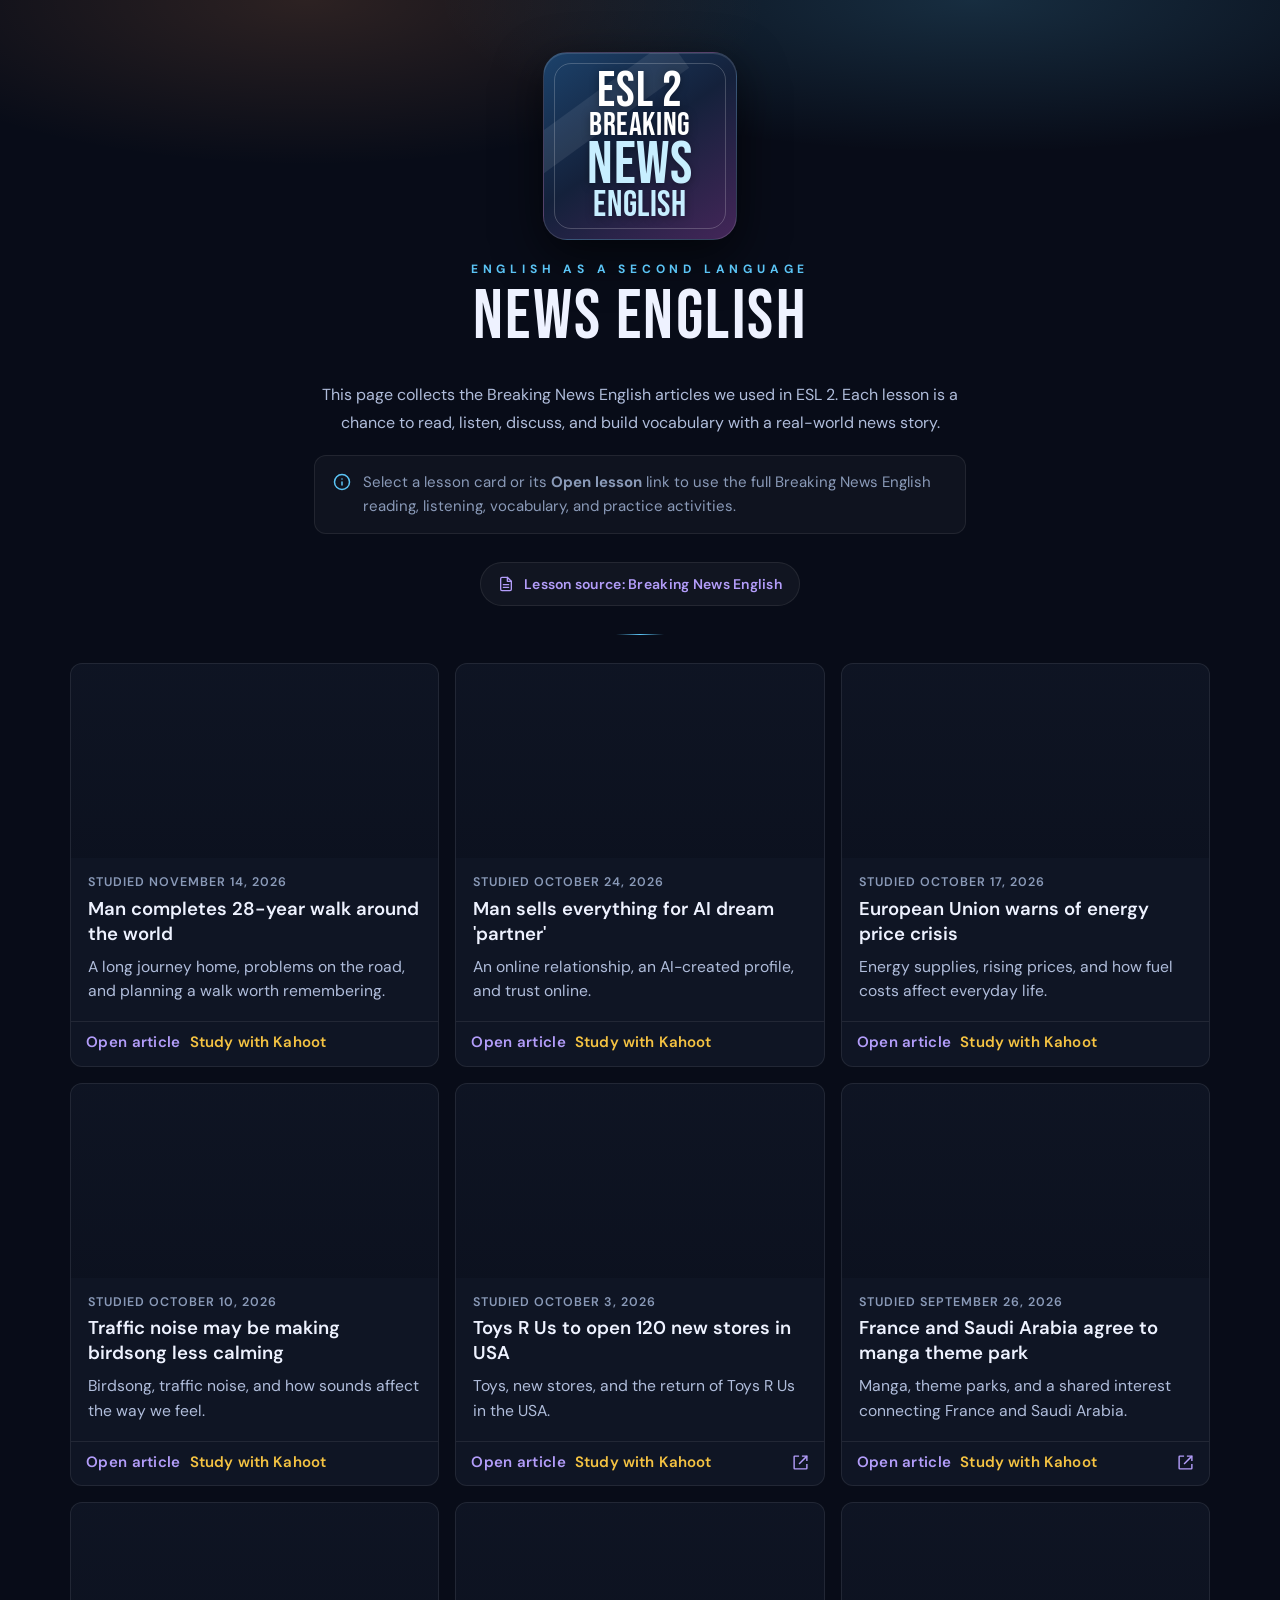
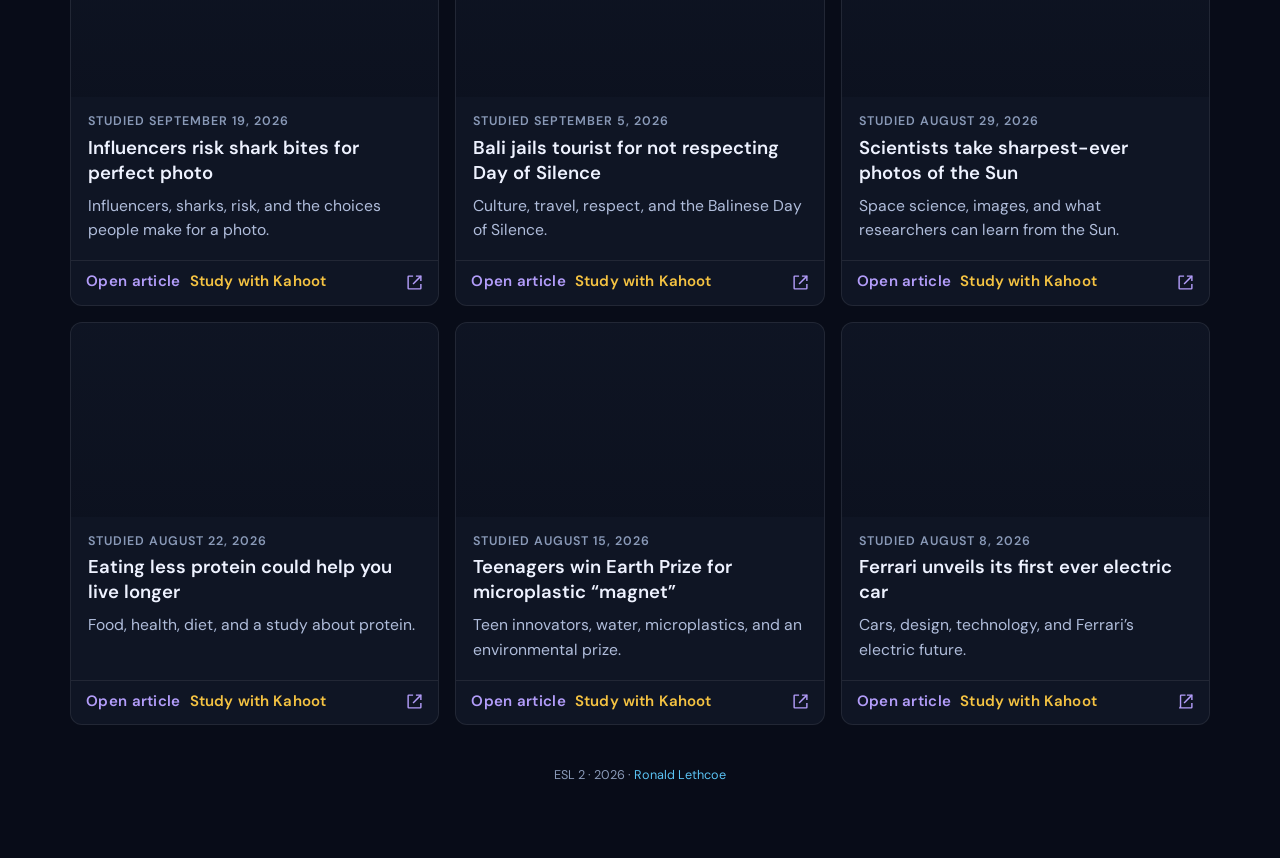
==== commit f2da530c: "Move lesson dates under the card image and add walk cover and slides Each card now shows "Studied <d" ====
--- a/ESL2.html
+++ b/ESL2.html
@@ -84,6 +84,8 @@
     .sun { background: linear-gradient(135deg, #5c1d1a, #df592b 53%, #ffc45c); }
     .protein { background: linear-gradient(135deg, #225638, #519347 54%, #b6cc63); }
     .earth { background: linear-gradient(135deg, #124653, #1d847c 54%, #7cc990); }
+    .cover-walk { background-image: url("https://drive.google.com/thumbnail?id=1qBmaIfxXaTXJ_5vYHVqJt7G8qL9Dac6b&sz=w800"); }
+    .card-body .card-studied { margin: 0 0 6px; color: var(--text-muted); font-size: .78rem; font-weight: 600; letter-spacing: .08em; line-height: 1.3; text-transform: uppercase; }
     .walk { background: linear-gradient(135deg, #1d2a3a, #8a5a2b 55%, #e0a24a); }
     .canva-embed { position: relative; width: 100%; height: 0; padding-top: 55.8342%; overflow: hidden; border-radius: 8px; box-shadow: 0 12px 35px rgba(0,0,0,.55); }
     .canva-embed iframe { position: absolute; inset: 0; width: 100%; height: 100%; border: 0; }
@@ -191,94 +193,94 @@
     <section class="grid-wrap" aria-label="ESL 2 class lessons">
       <div class="grid">
       <article class="card">
-        <a class="thumb walk" href="https://breakingnewsenglish.com/2611/261105-walking-around-the-world.html" target="_blank" rel="noopener noreferrer" data-lesson-id="walk" aria-label="Open the 28-year walk lesson details">
-          <time class="card-date" datetime="2026-11-14">November 14</time><span class="thumb-word">28-Year<br>Walk</span>
+        <a class="thumb cover cover-walk" href="https://breakingnewsenglish.com/2611/261105-walking-around-the-world.html" target="_blank" rel="noopener noreferrer" data-lesson-id="walk" aria-label="Open the 28-year walk lesson details">
+          <span class="thumb-word">28-Year<br>Walk</span>
         </a>
-        <div class="card-body"><h2>Man completes 28-year walk around the world</h2><p>A long journey home, problems on the road, and planning a walk worth remembering.</p></div>
+        <div class="card-body"><p class="card-studied">Studied November 14, 2026</p><h2>Man completes 28-year walk around the world</h2><p>A long journey home, problems on the road, and planning a walk worth remembering.</p></div>
         <footer class="card-footer"><div class="footer-actions"><a class="lesson-link" href="https://breakingnewsenglish.com/2611/261105-walking-around-the-world.html" target="_blank" rel="noopener noreferrer">Open article</a><a class="kahoot-link" href="https://create.kahoot.it/details/8e210acc-1d1a-4ab0-bca5-10ea7c8ca929" target="_blank" rel="noopener noreferrer">Study with Kahoot</a></div></footer>
       </article>
       <article class="card">
         <a class="thumb cover cover-ai-partner" href="https://breakingnewsenglish.com/2610/261022-ai-partner.html" target="_blank" rel="noopener noreferrer" data-lesson-id="ai-partner" aria-label="Open the AI partner lesson details">
-          <time class="card-date" datetime="2026-10-24">October 24</time><span class="thumb-word">AI<br>Partner</span>
+          <span class="thumb-word">AI<br>Partner</span>
         </a>
-        <div class="card-body"><h2>Man sells everything for AI dream 'partner'</h2><p>An online relationship, an AI-created profile, and trust online.</p></div>
+        <div class="card-body"><p class="card-studied">Studied October 24, 2026</p><h2>Man sells everything for AI dream 'partner'</h2><p>An online relationship, an AI-created profile, and trust online.</p></div>
         <footer class="card-footer"><div class="footer-actions"><a class="lesson-link" href="https://breakingnewsenglish.com/2610/261022-ai-partner.html" target="_blank" rel="noopener noreferrer">Open article</a><a class="kahoot-link" href="https://create.kahoot.it/details/f6ecfb16-0ce3-41fa-9e23-b847ee9b742a" target="_blank" rel="noopener noreferrer">Study with Kahoot</a></div></footer>
       </article>
       <article class="card">
         <a class="thumb cover cover-energy" href="https://breakingnewsenglish.com/2610/261001-energy-price-crisis.html" target="_blank" rel="noopener noreferrer" data-lesson-id="energy" aria-label="Open the European Union energy price crisis lesson details">
-          <time class="card-date" datetime="2026-10-17">October 17</time><span class="thumb-word">Energy<br>Price Crisis</span>
+          <span class="thumb-word">Energy<br>Price Crisis</span>
         </a>
-        <div class="card-body"><h2>European Union warns of energy price crisis</h2><p>Energy supplies, rising prices, and how fuel costs affect everyday life.</p></div>
+        <div class="card-body"><p class="card-studied">Studied October 17, 2026</p><h2>European Union warns of energy price crisis</h2><p>Energy supplies, rising prices, and how fuel costs affect everyday life.</p></div>
         <footer class="card-footer"><div class="footer-actions"><a class="lesson-link" href="https://breakingnewsenglish.com/2610/261001-energy-price-crisis.html" target="_blank" rel="noopener noreferrer">Open article</a><a class="kahoot-link" href="https://create.kahoot.it/share/european-union-warns-of-energy-price-crisis/b97b5846-e819-4ea1-a66b-a502c87083d9" target="_blank" rel="noopener noreferrer">Study with Kahoot</a></div></footer>
       </article>
       <article class="card">
         <a class="thumb birdsong cover cover-birdsong" href="https://breakingnewsenglish.com/2609/260910-birdsong-and-traffic-noise.html" target="_blank" rel="noopener noreferrer" data-lesson-id="birdsong" aria-label="Open the Birdsong and Traffic lesson details">
-          <time class="card-date" datetime="2026-10-10">October 10</time><span class="thumb-word">Birdsong<br>and Traffic</span>
+          <span class="thumb-word">Birdsong<br>and Traffic</span>
         </a>
-        <div class="card-body"><h2>Traffic noise may be making birdsong less calming</h2><p>Birdsong, traffic noise, and how sounds affect the way we feel.</p></div>
+        <div class="card-body"><p class="card-studied">Studied October 10, 2026</p><h2>Traffic noise may be making birdsong less calming</h2><p>Birdsong, traffic noise, and how sounds affect the way we feel.</p></div>
         <footer class="card-footer"><div class="footer-actions"><a class="lesson-link" href="https://breakingnewsenglish.com/2609/260910-birdsong-and-traffic-noise.html" target="_blank" rel="noopener noreferrer">Open article</a><a class="kahoot-link" href="https://create.kahoot.it/details/c4ceafa4-d3a8-44d5-a2d8-b25622f53153" target="_blank" rel="noopener noreferrer">Study with Kahoot</a></div></footer>
       </article>
         <article class="card">
           <a class="thumb cover cover-toys" href="https://breakingnewsenglish.com/2609/260924-toys-r-us.html" target="_blank" rel="noopener noreferrer" data-lesson-id="toys" aria-label="Open the Toys R Us to open 120 new stores in USA lesson details">
-            <time class="card-date" datetime="2026-10-03">October 3</time><span class="thumb-word">Toys<br>R Us</span><span class="thumb-icon" aria-hidden="true"><svg fill="none" stroke="currentColor" stroke-width="2" viewBox="0 0 24 24"><path d="M3 12h18"></path><path d="m14 5 7 7-7 7"></path></svg></span>
-          </a>
-          <div class="card-body"><h2>Toys R Us to open 120 new stores in USA</h2><p>Toys, new stores, and the return of Toys R Us in the USA.</p></div>
+            <span class="thumb-word">Toys<br>R Us</span><span class="thumb-icon" aria-hidden="true"><svg fill="none" stroke="currentColor" stroke-width="2" viewBox="0 0 24 24"><path d="M3 12h18"></path><path d="m14 5 7 7-7 7"></path></svg></span>
+          </a>
+          <div class="card-body"><p class="card-studied">Studied October 3, 2026</p><h2>Toys R Us to open 120 new stores in USA</h2><p>Toys, new stores, and the return of Toys R Us in the USA.</p></div>
           <footer class="card-footer"><div class="footer-actions"><a class="lesson-link" href="https://breakingnewsenglish.com/2609/260924-toys-r-us.html" target="_blank" rel="noopener noreferrer">Open article</a><a class="kahoot-link" href="https://create.kahoot.it/details/d0bc1572-9795-41ed-84aa-a298077d1b4e" target="_blank" rel="noopener noreferrer">Study with Kahoot</a></div><svg class="external" aria-hidden="true" fill="none" stroke="currentColor" stroke-width="2" viewBox="0 0 24 24"><path d="M14 3h7v7"></path><path d="M10 14 21 3"></path><path d="M21 14v6a1 1 0 0 1-1 1H4a1 1 0 0 1-1-1V4a1 1 0 0 1 1-1h6"></path></svg></footer>
         </article>
 
         <article class="card">
           <a class="thumb cover cover-manga" href="https://breakingnewsenglish.com/2609/260903-manga-theme-park.html" target="_blank" rel="noopener noreferrer" data-lesson-id="manga" aria-label="Open the France and Saudi Arabia agree to manga theme park lesson details">
-            <time class="card-date" datetime="2026-09-26">September 26</time><span class="thumb-word">Manga<br>Theme Park</span><span class="thumb-icon" aria-hidden="true"><svg fill="none" stroke="currentColor" stroke-width="2" viewBox="0 0 24 24"><path d="M3 12h18"></path><path d="m14 5 7 7-7 7"></path></svg></span>
-          </a>
-          <div class="card-body"><h2>France and Saudi Arabia agree to manga theme park</h2><p>Manga, theme parks, and a shared interest connecting France and Saudi Arabia.</p></div>
+            <span class="thumb-word">Manga<br>Theme Park</span><span class="thumb-icon" aria-hidden="true"><svg fill="none" stroke="currentColor" stroke-width="2" viewBox="0 0 24 24"><path d="M3 12h18"></path><path d="m14 5 7 7-7 7"></path></svg></span>
+          </a>
+          <div class="card-body"><p class="card-studied">Studied September 26, 2026</p><h2>France and Saudi Arabia agree to manga theme park</h2><p>Manga, theme parks, and a shared interest connecting France and Saudi Arabia.</p></div>
           <footer class="card-footer"><div class="footer-actions"><a class="lesson-link" href="https://breakingnewsenglish.com/2609/260903-manga-theme-park.html" target="_blank" rel="noopener noreferrer">Open article</a><a class="kahoot-link" href="https://create.kahoot.it/share/france-and-saudi-arabia-agree-to-manga-theme-park/64c01b48-33bf-4957-b8dc-d7240484b11f" target="_blank" rel="noopener noreferrer">Study with Kahoot</a></div><svg class="external" aria-hidden="true" fill="none" stroke="currentColor" stroke-width="2" viewBox="0 0 24 24"><path d="M14 3h7v7"></path><path d="M10 14 21 3"></path><path d="M21 14v6a1 1 0 0 1-1 1H4a1 1 0 0 1-1-1V4a1 1 0 0 1 1-1h6"></path></svg></footer>
         </article>
 
         <article class="card">
           <a class="thumb shark cover cover-influencers" href="https://breakingnewsenglish.com/2608/260820-influencers-and-sharks.html" target="_blank" rel="noopener noreferrer" data-lesson-id="influencers" aria-label="Open the Influencers risk shark bites lesson details">
-            <time class="card-date" datetime="2026-09-19">September 19</time><span class="thumb-word">Shark<br>Photos</span><span class="thumb-icon" aria-hidden="true"><svg fill="none" stroke="currentColor" stroke-width="2" viewBox="0 0 24 24"><path d="M3 12h18"></path><path d="m14 5 7 7-7 7"></path></svg></span>
-          </a>
-          <div class="card-body"><h2>Influencers risk shark bites for perfect photo</h2><p>Influencers, sharks, risk, and the choices people make for a photo.</p></div>
+            <span class="thumb-word">Shark<br>Photos</span><span class="thumb-icon" aria-hidden="true"><svg fill="none" stroke="currentColor" stroke-width="2" viewBox="0 0 24 24"><path d="M3 12h18"></path><path d="m14 5 7 7-7 7"></path></svg></span>
+          </a>
+          <div class="card-body"><p class="card-studied">Studied September 19, 2026</p><h2>Influencers risk shark bites for perfect photo</h2><p>Influencers, sharks, risk, and the choices people make for a photo.</p></div>
           <footer class="card-footer"><div class="footer-actions"><a class="lesson-link" href="https://breakingnewsenglish.com/2608/260820-influencers-and-sharks.html" target="_blank" rel="noopener noreferrer">Open lesson</a><a class="kahoot-link" href="https://create.kahoot.it/share/influencers-risk-shark-bites-for-perfect-photo/fe4684be-f0fc-48af-8463-c3bb83baabb2" target="_blank" rel="noopener noreferrer">Study with Kahoot</a></div><svg class="external" aria-hidden="true" fill="none" stroke="currentColor" stroke-width="2" viewBox="0 0 24 24"><path d="M14 3h7v7"></path><path d="M10 14 21 3"></path><path d="M21 14v6a1 1 0 0 1-1 1H4a1 1 0 0 1-1-1V4a1 1 0 0 1 1-1h6"></path></svg></footer>
         </article>
 
         <article class="card">
           <a class="thumb bali cover cover-bali" href="https://breakingnewsenglish.com/2608/260827-bali-day-of-silence.html" target="_blank" rel="noopener noreferrer" data-lesson-id="bali" aria-label="Open the Bali Day of Silence lesson details">
-            <time class="card-date" datetime="2026-09-05">September 5</time><span class="thumb-word">Bali<br>Silence</span><span class="thumb-icon" aria-hidden="true"><svg fill="none" stroke="currentColor" stroke-width="2" viewBox="0 0 24 24"><path d="M3 12h18"></path><path d="m14 5 7 7-7 7"></path></svg></span>
-          </a>
-          <div class="card-body"><h2>Bali jails tourist for not respecting Day of Silence</h2><p>Culture, travel, respect, and the Balinese Day of Silence.</p></div>
+            <span class="thumb-word">Bali<br>Silence</span><span class="thumb-icon" aria-hidden="true"><svg fill="none" stroke="currentColor" stroke-width="2" viewBox="0 0 24 24"><path d="M3 12h18"></path><path d="m14 5 7 7-7 7"></path></svg></span>
+          </a>
+          <div class="card-body"><p class="card-studied">Studied September 5, 2026</p><h2>Bali jails tourist for not respecting Day of Silence</h2><p>Culture, travel, respect, and the Balinese Day of Silence.</p></div>
           <footer class="card-footer"><div class="footer-actions"><a class="lesson-link" href="https://breakingnewsenglish.com/2608/260827-bali-day-of-silence.html" target="_blank" rel="noopener noreferrer">Open lesson</a><a class="kahoot-link" href="https://create.kahoot.it/share/bne-bali-jails-tourist-for-not-respecting-day-of-silence/433885c8-bbf0-467b-8882-1120985f591c" target="_blank" rel="noopener noreferrer">Study with Kahoot</a></div><svg class="external" aria-hidden="true" fill="none" stroke="currentColor" stroke-width="2" viewBox="0 0 24 24"><path d="M14 3h7v7"></path><path d="M10 14 21 3"></path><path d="M21 14v6a1 1 0 0 1-1 1H4a1 1 0 0 1-1-1V4a1 1 0 0 1 1-1h6"></path></svg></footer>
         </article>
 
         <article class="card">
           <a class="thumb sun cover cover-sun" href="https://breakingnewsenglish.com/2608/260813-photos-of-the-sun.html" target="_blank" rel="noopener noreferrer" data-lesson-id="sun" aria-label="Open the Photos of the Sun lesson details">
-            <time class="card-date" datetime="2026-08-29">August 29</time><span class="thumb-word">Our<br>Sun</span><span class="thumb-icon" aria-hidden="true"><svg fill="none" stroke="currentColor" stroke-width="2" viewBox="0 0 24 24"><path d="M3 12h18"></path><path d="m14 5 7 7-7 7"></path></svg></span>
-          </a>
-          <div class="card-body"><h2>Scientists take sharpest-ever photos of the Sun</h2><p>Space science, images, and what researchers can learn from the Sun.</p></div>
+            <span class="thumb-word">Our<br>Sun</span><span class="thumb-icon" aria-hidden="true"><svg fill="none" stroke="currentColor" stroke-width="2" viewBox="0 0 24 24"><path d="M3 12h18"></path><path d="m14 5 7 7-7 7"></path></svg></span>
+          </a>
+          <div class="card-body"><p class="card-studied">Studied August 29, 2026</p><h2>Scientists take sharpest-ever photos of the Sun</h2><p>Space science, images, and what researchers can learn from the Sun.</p></div>
           <footer class="card-footer"><div class="footer-actions"><a class="lesson-link" href="https://breakingnewsenglish.com/2608/260813-photos-of-the-sun.html" target="_blank" rel="noopener noreferrer">Open lesson</a><a class="kahoot-link" href="https://create.kahoot.it/share/scientists-take-sharpest-ever-photos-of-the-sun/fe64d19d-bef5-480e-9e10-fad881af3515" target="_blank" rel="noopener noreferrer">Study with Kahoot</a></div><svg class="external" aria-hidden="true" fill="none" stroke="currentColor" stroke-width="2" viewBox="0 0 24 24"><path d="M14 3h7v7"></path><path d="M10 14 21 3"></path><path d="M21 14v6a1 1 0 0 1-1 1H4a1 1 0 0 1-1-1V4a1 1 0 0 1 1-1h6"></path></svg></footer>
         </article>
 
         <article class="card">
           <a class="thumb protein cover cover-protein" href="https://breakingnewsenglish.com/2608/260806-protein.html" target="_blank" rel="noopener noreferrer" data-lesson-id="protein" aria-label="Open the Protein lesson details">
-            <time class="card-date" datetime="2026-08-22">August 22</time><span class="thumb-word">Protein</span><span class="thumb-icon" aria-hidden="true"><svg fill="none" stroke="currentColor" stroke-width="2" viewBox="0 0 24 24"><path d="M3 12h18"></path><path d="m14 5 7 7-7 7"></path></svg></span>
-          </a>
-          <div class="card-body"><h2>Eating less protein could help you live longer</h2><p>Food, health, diet, and a study about protein.</p></div>
+            <span class="thumb-word">Protein</span><span class="thumb-icon" aria-hidden="true"><svg fill="none" stroke="currentColor" stroke-width="2" viewBox="0 0 24 24"><path d="M3 12h18"></path><path d="m14 5 7 7-7 7"></path></svg></span>
+          </a>
+          <div class="card-body"><p class="card-studied">Studied August 22, 2026</p><h2>Eating less protein could help you live longer</h2><p>Food, health, diet, and a study about protein.</p></div>
           <footer class="card-footer"><div class="footer-actions"><a class="lesson-link" href="https://breakingnewsenglish.com/2608/260806-protein.html" target="_blank" rel="noopener noreferrer">Open lesson</a><a class="kahoot-link" href="https://create.kahoot.it/share/eating-less-protein-could-help-you-live-longer/b625d77e-0706-4e5d-847d-762a8a09922b" target="_blank" rel="noopener noreferrer">Study with Kahoot</a></div><svg class="external" aria-hidden="true" fill="none" stroke="currentColor" stroke-width="2" viewBox="0 0 24 24"><path d="M14 3h7v7"></path><path d="M10 14 21 3"></path><path d="M21 14v6a1 1 0 0 1-1 1H4a1 1 0 0 1-1-1V4a1 1 0 0 1 1-1h6"></path></svg></footer>
         </article>
 
         <article class="card">
           <a class="thumb earth cover cover-earth" href="https://breakingnewsenglish.com/2606/260604-earth-prize.html" target="_blank" rel="noopener noreferrer" data-lesson-id="earth" aria-label="Open the Earth Prize lesson details">
-            <time class="card-date" datetime="2026-08-15">August 15</time><span class="thumb-word">Earth<br>Prize</span><span class="thumb-icon" aria-hidden="true"><svg fill="none" stroke="currentColor" stroke-width="2" viewBox="0 0 24 24"><path d="M3 12h18"></path><path d="m14 5 7 7-7 7"></path></svg></span>
-          </a>
-          <div class="card-body"><h2>Teenagers win Earth Prize for microplastic “magnet”</h2><p>Teen innovators, water, microplastics, and an environmental prize.</p></div>
+            <span class="thumb-word">Earth<br>Prize</span><span class="thumb-icon" aria-hidden="true"><svg fill="none" stroke="currentColor" stroke-width="2" viewBox="0 0 24 24"><path d="M3 12h18"></path><path d="m14 5 7 7-7 7"></path></svg></span>
+          </a>
+          <div class="card-body"><p class="card-studied">Studied August 15, 2026</p><h2>Teenagers win Earth Prize for microplastic “magnet”</h2><p>Teen innovators, water, microplastics, and an environmental prize.</p></div>
           <footer class="card-footer"><div class="footer-actions"><a class="lesson-link" href="https://breakingnewsenglish.com/2606/260604-earth-prize.html" target="_blank" rel="noopener noreferrer">Open lesson</a><a class="kahoot-link" href="https://create.kahoot.it/share/earth-prize/e1489f10-bc5d-4e1b-80b6-59f9116b9bc7" target="_blank" rel="noopener noreferrer">Study with Kahoot</a></div><svg class="external" aria-hidden="true" fill="none" stroke="currentColor" stroke-width="2" viewBox="0 0 24 24"><path d="M14 3h7v7"></path><path d="M10 14 21 3"></path><path d="M21 14v6a1 1 0 0 1-1 1H4a1 1 0 0 1-1-1V4a1 1 0 0 1 1-1h6"></path></svg></footer>
         </article>
 
         <article class="card">
           <a class="thumb ferrari cover cover-ferrari" href="https://breakingnewsenglish.com/2605/260528-ferrari-luce-electric-car.html" target="_blank" rel="noopener noreferrer" data-lesson-id="ferrari" aria-label="Open the Ferrari Luce lesson details">
-            <time class="card-date" datetime="2026-08-08">August 8</time><span class="thumb-word">Ferrari<br>Luce</span><span class="thumb-icon" aria-hidden="true"><svg fill="none" stroke="currentColor" stroke-width="2" viewBox="0 0 24 24"><path d="M3 12h18"></path><path d="m14 5 7 7-7 7"></path></svg></span>
-          </a>
-          <div class="card-body"><h2>Ferrari unveils its first ever electric car</h2><p>Cars, design, technology, and Ferrari’s electric future.</p><a class="kahoot-link study-card-link" href="https://create.kahoot.it/share/ferrari-luce/fc83dfd4-8660-41f4-8a46-787c6e10969c" target="_blank" rel="noopener noreferrer">Study with Kahoot</a></div>
+            <span class="thumb-word">Ferrari<br>Luce</span><span class="thumb-icon" aria-hidden="true"><svg fill="none" stroke="currentColor" stroke-width="2" viewBox="0 0 24 24"><path d="M3 12h18"></path><path d="m14 5 7 7-7 7"></path></svg></span>
+          </a>
+          <div class="card-body"><p class="card-studied">Studied August 8, 2026</p><h2>Ferrari unveils its first ever electric car</h2><p>Cars, design, technology, and Ferrari’s electric future.</p><a class="kahoot-link study-card-link" href="https://create.kahoot.it/share/ferrari-luce/fc83dfd4-8660-41f4-8a46-787c6e10969c" target="_blank" rel="noopener noreferrer">Study with Kahoot</a></div>
           <footer class="card-footer"><a class="lesson-link" href="https://breakingnewsenglish.com/2605/260528-ferrari-luce-electric-car.html" target="_blank" rel="noopener noreferrer">Open lesson</a><svg class="external" aria-hidden="true" fill="none" stroke="currentColor" stroke-width="2" viewBox="0 0 24 24"><path d="M14 3h7v7"></path><path d="M10 14 21 3"></path><path d="M21 14v6a1 1 0 0 1-1 1H4a1 1 0 0 1 1-1V4a1 1 0 0 1 1-1h6"></path></svg></footer>
         </article>
       </div>
@@ -322,7 +324,7 @@
         summary: "A news lesson about Karl Bushby's 28-year walk home, the problems he faced, and planning a walk of our own.",
         source: "https://breakingnewsenglish.com/2611/261105-walking-around-the-world.html",
         kahoot: "https://create.kahoot.it/details/8e210acc-1d1a-4ab0-bca5-10ea7c8ca929",
-        canva: "https://www.canva.com/design/DAHa2bZtTaA/No6iyNR8juN46_eBsmdQSg/view?embed",
+        drive: "1FjFwyIAFzNsmvzwMDO5BHgbixAcEoiGl",
         slides: [],
         showSentences: false,
         sentences: []
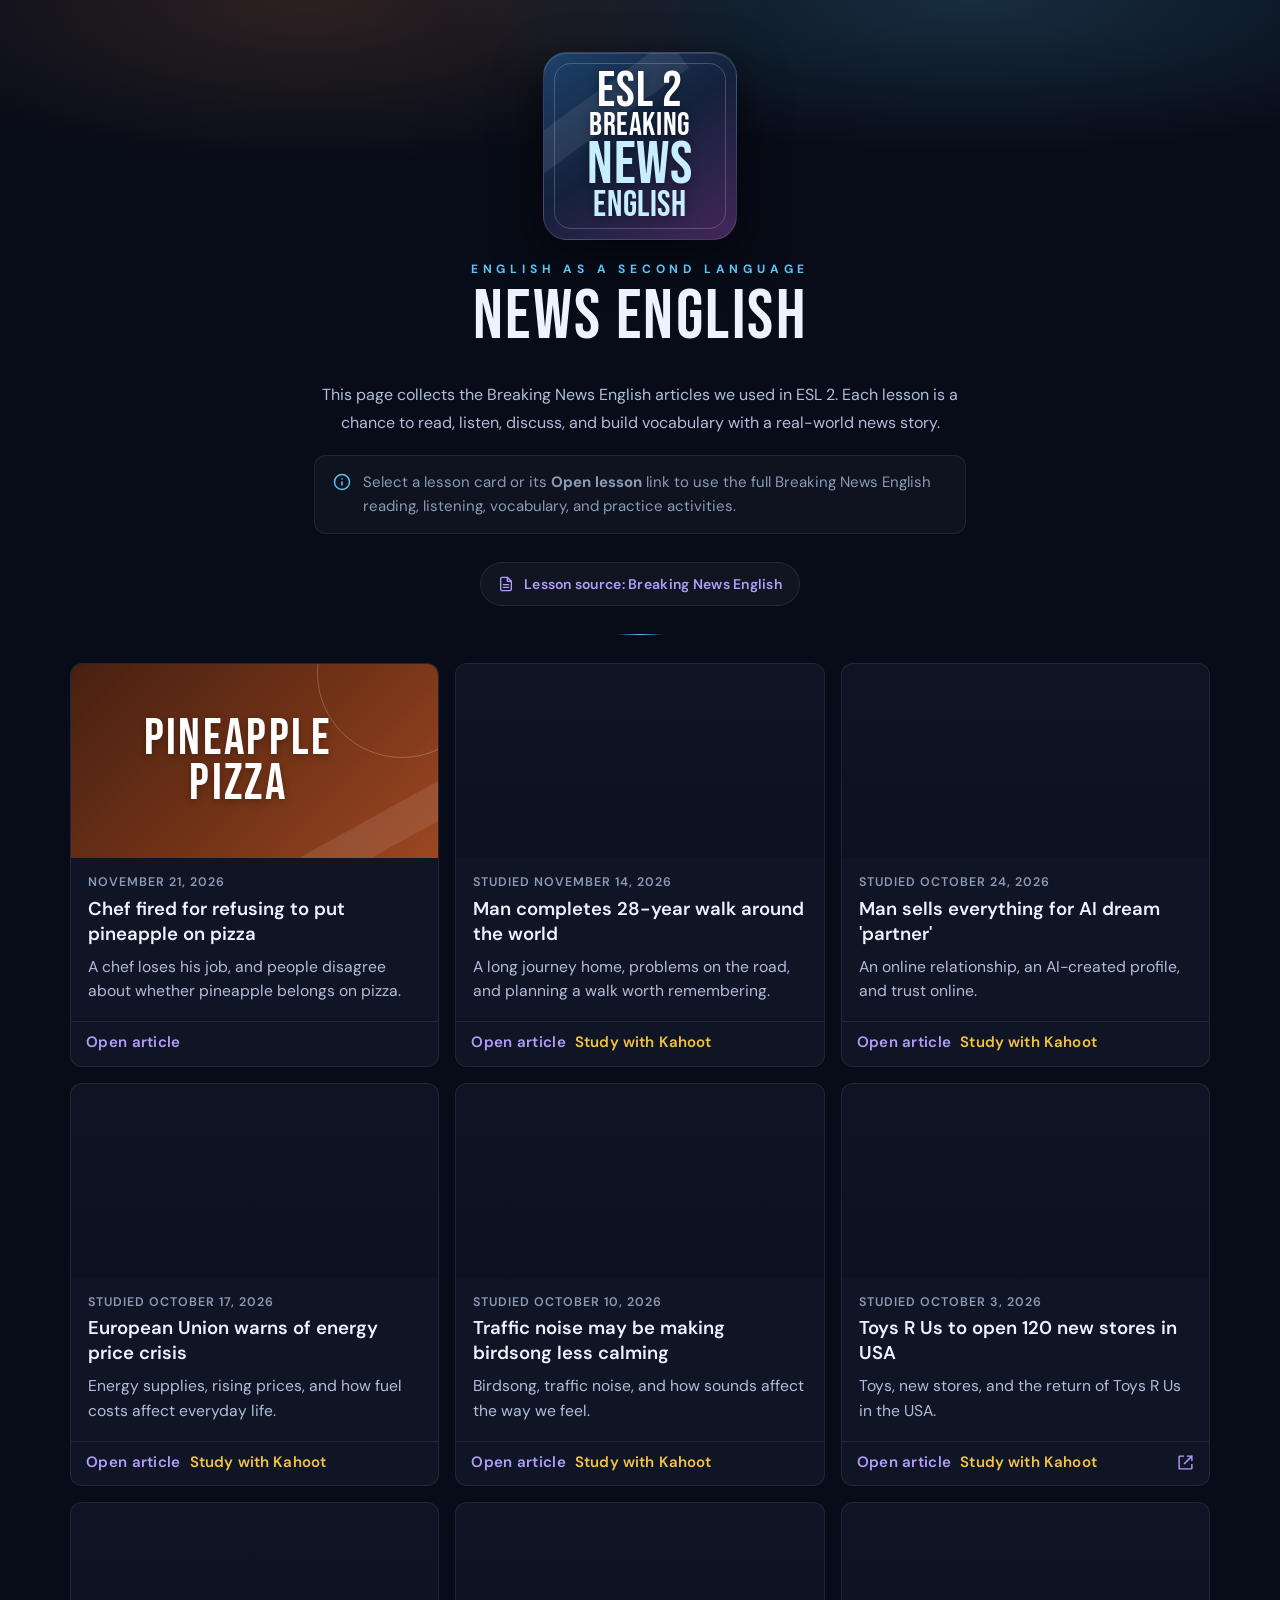
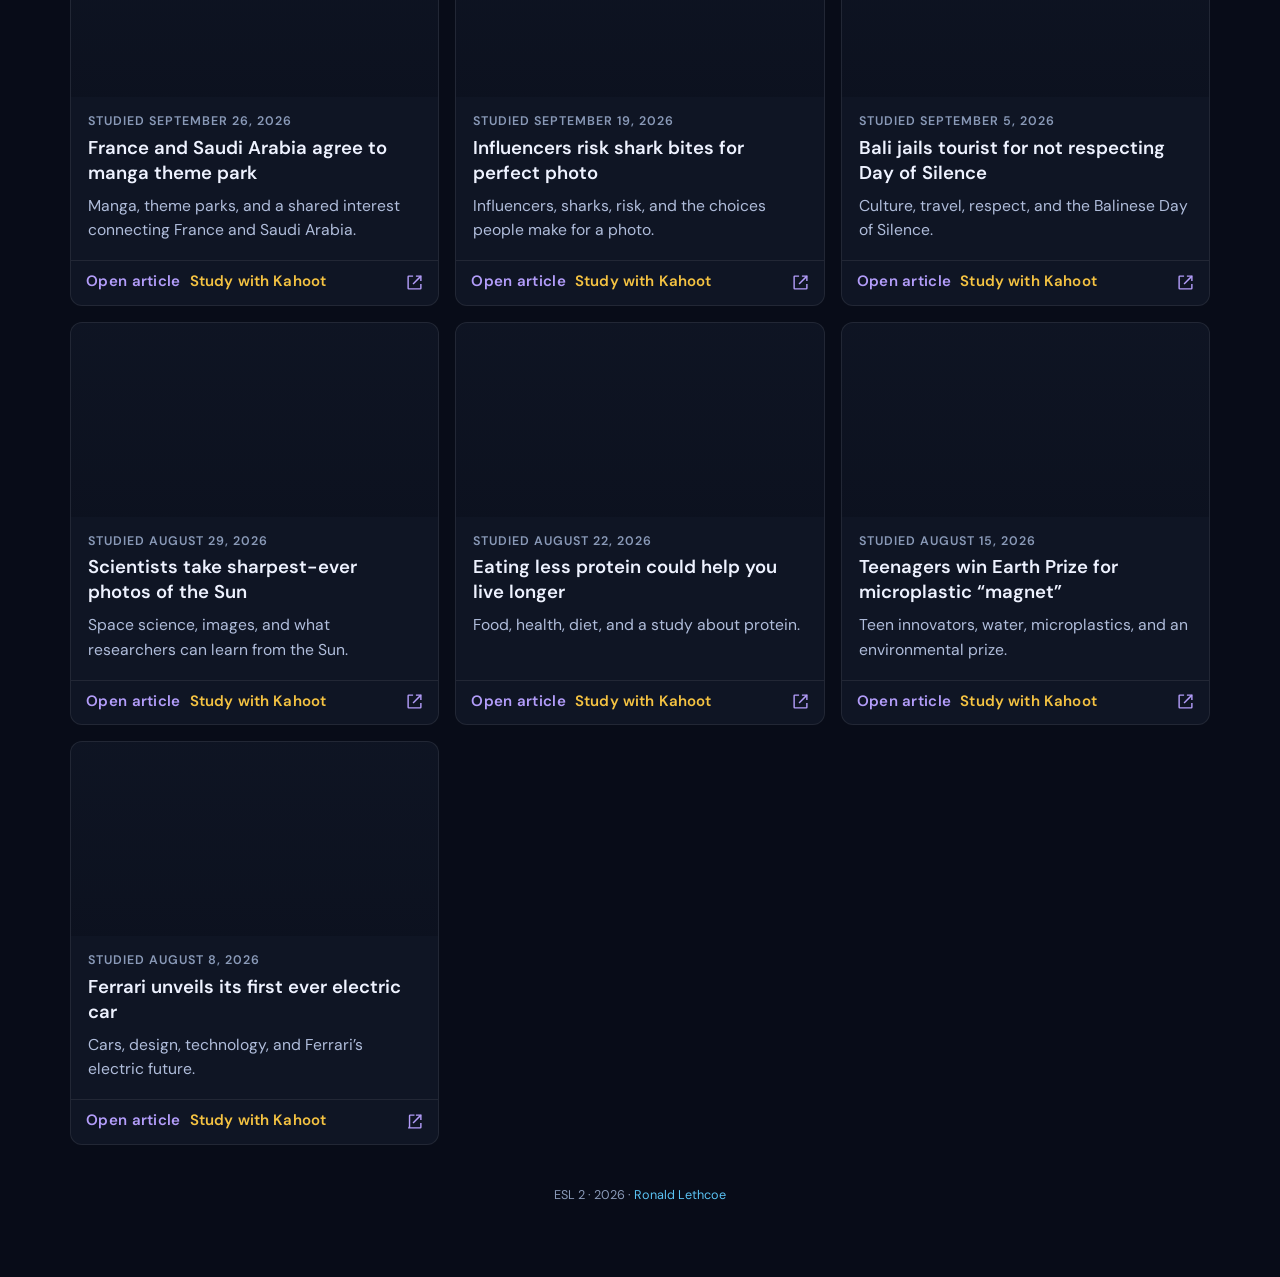
==== commit ed5bd037: "Publish November 21 ESL 2 pineapple pizza lesson" ====
--- a/ESL2.html
+++ b/ESL2.html
@@ -84,6 +84,7 @@
     .sun { background: linear-gradient(135deg, #5c1d1a, #df592b 53%, #ffc45c); }
     .protein { background: linear-gradient(135deg, #225638, #519347 54%, #b6cc63); }
     .earth { background: linear-gradient(135deg, #124653, #1d847c 54%, #7cc990); }
+    .pizza { background: linear-gradient(135deg, #472012, #733317 54%, #9c4722); }
     .cover-walk { background-image: url("https://drive.google.com/thumbnail?id=1qBmaIfxXaTXJ_5vYHVqJt7G8qL9Dac6b&sz=w800"); }
     .card-body .card-studied { margin: 0 0 6px; color: var(--text-muted); font-size: .78rem; font-weight: 600; letter-spacing: .08em; line-height: 1.3; text-transform: uppercase; }
     .walk { background: linear-gradient(135deg, #1d2a3a, #8a5a2b 55%, #e0a24a); }
@@ -193,6 +194,13 @@
     <section class="grid-wrap" aria-label="ESL 2 class lessons">
       <div class="grid">
       <article class="card">
+        <a class="thumb pizza" href="https://breakingnewsenglish.com/2611/261109-pineapple-on-pizza.html" target="_blank" rel="noopener noreferrer" data-lesson-id="pizza" aria-label="Open the pineapple pizza lesson details">
+          <span class="thumb-word">Pineapple<br>Pizza</span>
+        </a>
+        <div class="card-body"><p class="card-studied">November 21, 2026</p><h2>Chef fired for refusing to put pineapple on pizza</h2><p>A chef loses his job, and people disagree about whether pineapple belongs on pizza.</p></div>
+        <footer class="card-footer"><div class="footer-actions"><a class="lesson-link" href="https://breakingnewsenglish.com/2611/261109-pineapple-on-pizza.html" target="_blank" rel="noopener noreferrer">Open article</a></div></footer>
+      </article>
+      <article class="card">
         <a class="thumb cover cover-walk" href="https://breakingnewsenglish.com/2611/261105-walking-around-the-world.html" target="_blank" rel="noopener noreferrer" data-lesson-id="walk" aria-label="Open the 28-year walk lesson details">
           <span class="thumb-word">28-Year<br>Walk</span>
         </a>
@@ -318,6 +326,15 @@
 
   <script>
     const lessons = {
+      pizza: {
+        date: "November 21, 2026",
+        title: "Chef fired for refusing to put pineapple on pizza",
+        summary: "A chef loses his job, and people disagree about whether pineapple belongs on pizza.",
+        source: "https://breakingnewsenglish.com/2611/261109-pineapple-on-pizza.html",
+        slides: [],
+        showSentences: false,
+        sentences: []
+      },
       walk: {
         date: "November 14, 2026",
         title: "Man completes 28-year walk around the world",
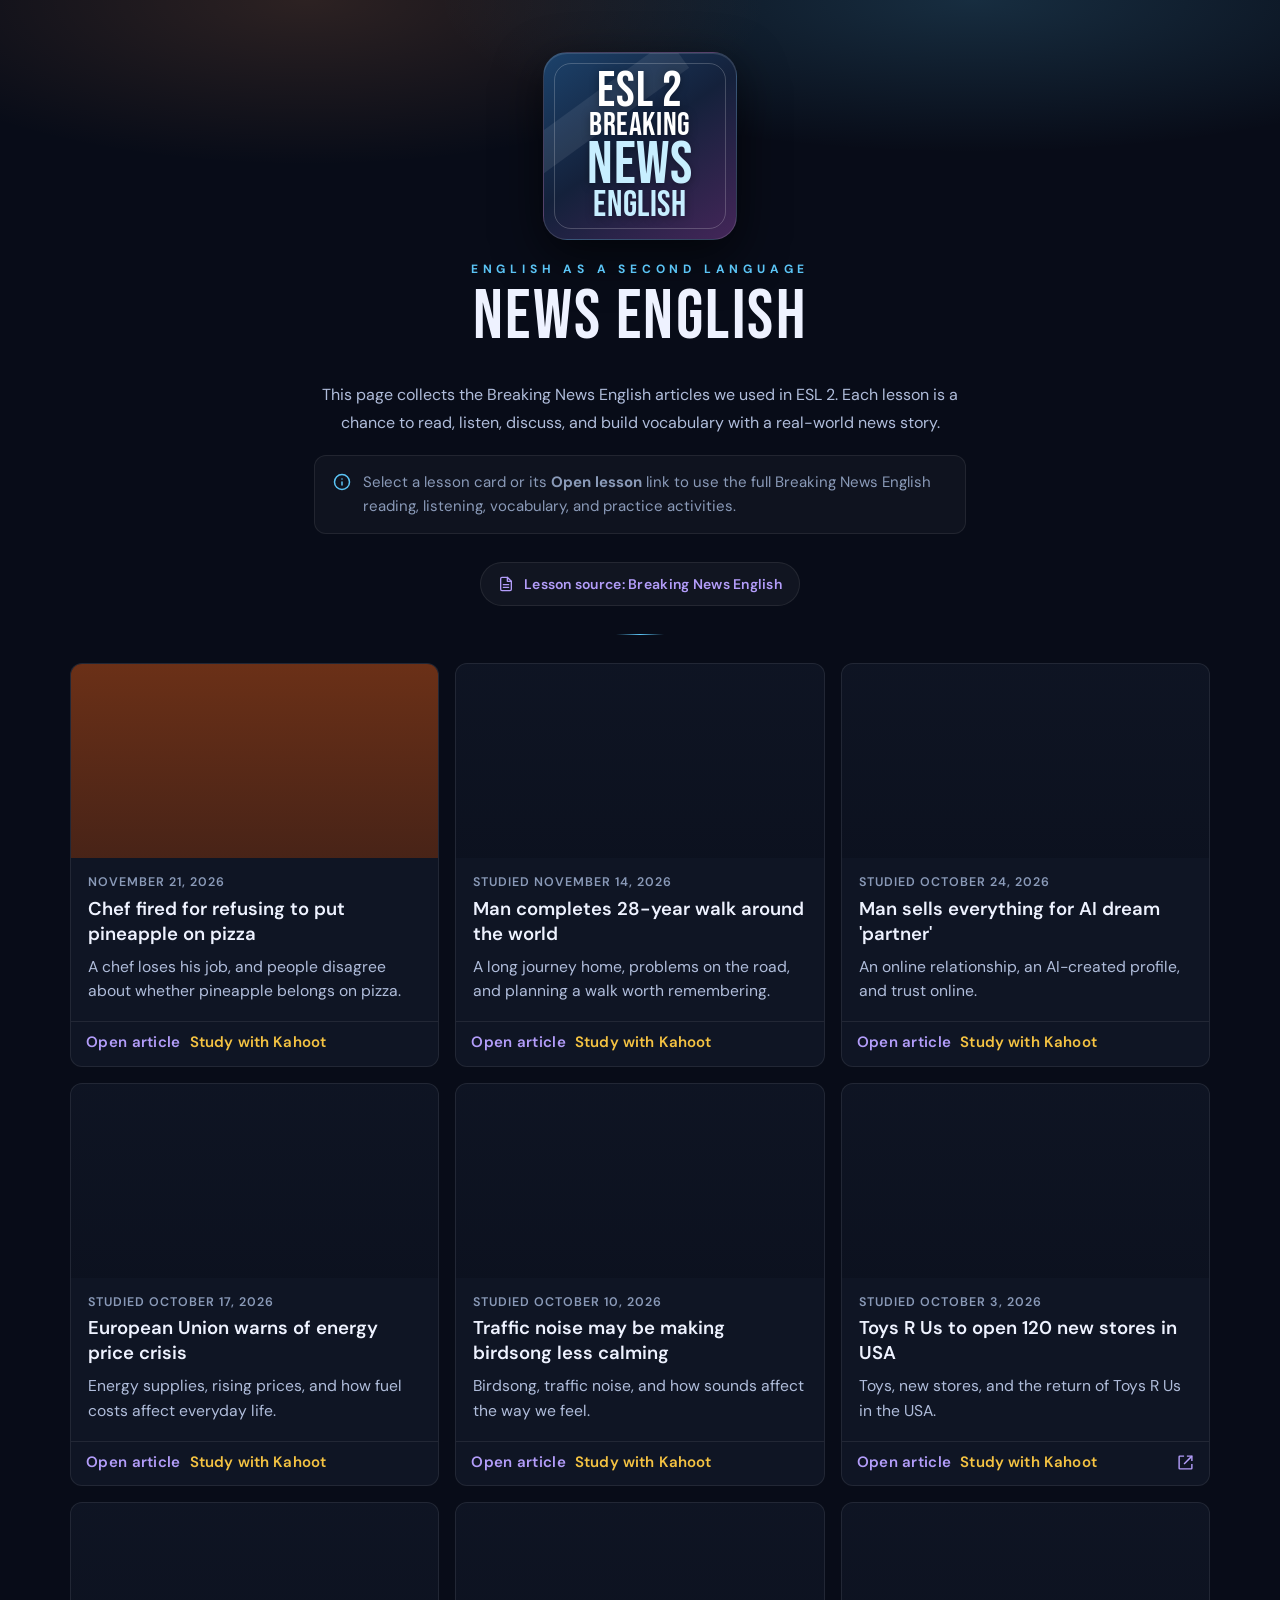
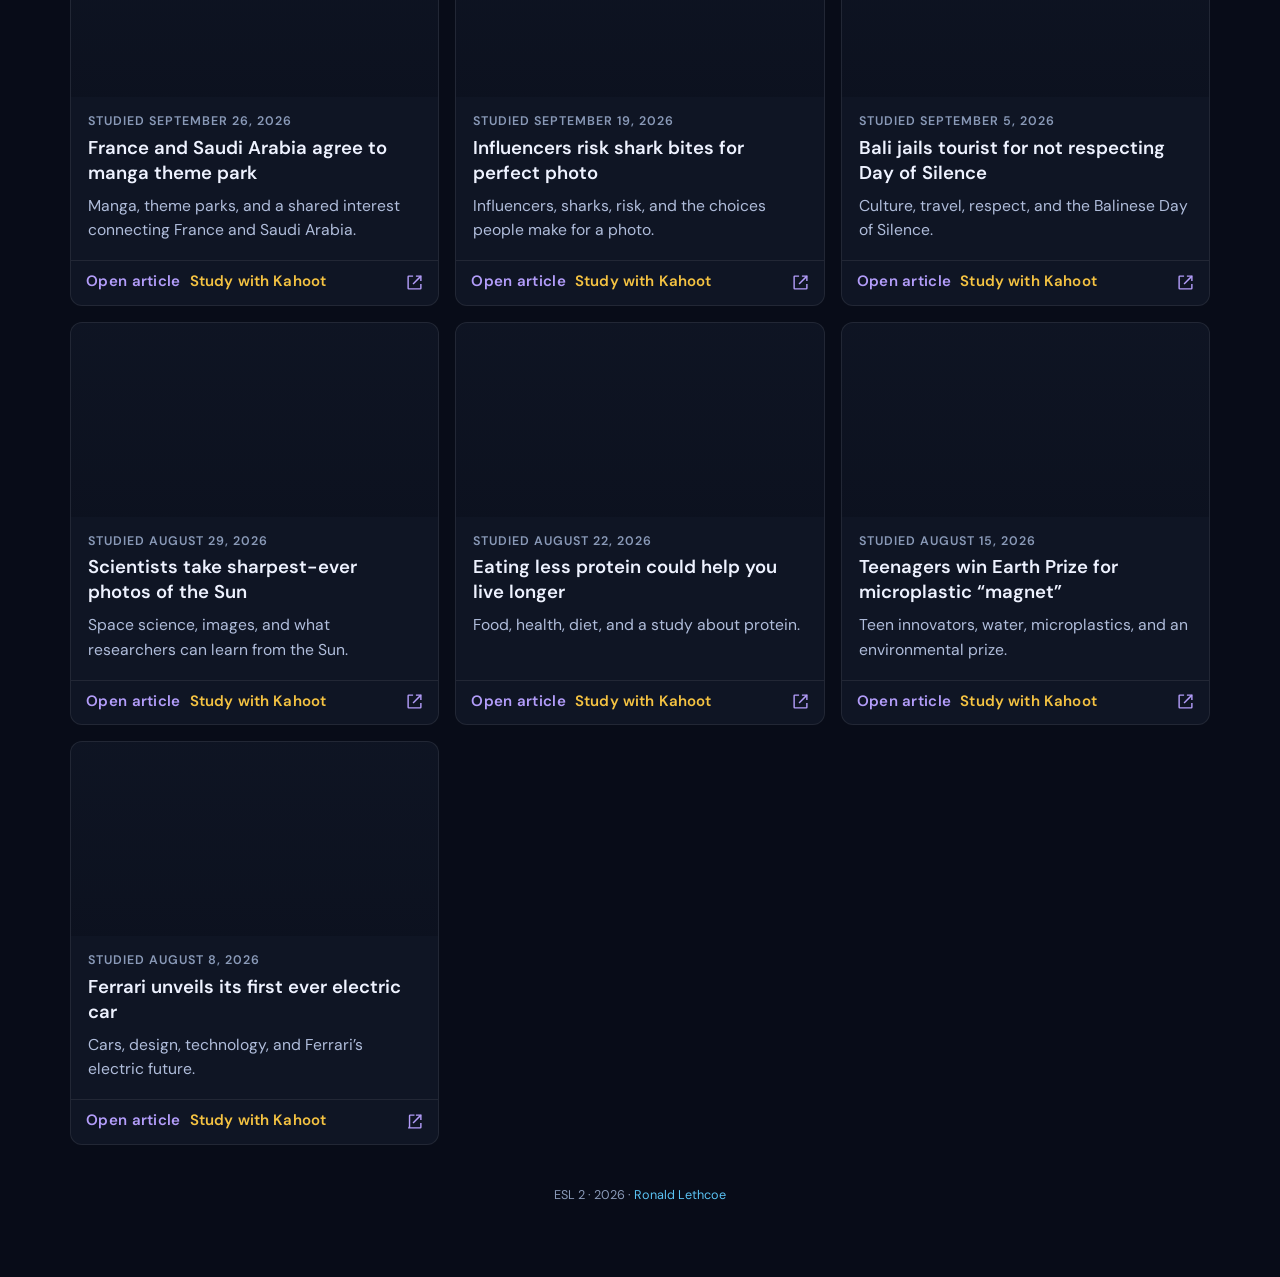
==== commit 3aa2f396: "Add slides and Kahoot to November 21 ESL 2 lesson" ====
--- a/ESL2.html
+++ b/ESL2.html
@@ -84,7 +84,7 @@
     .sun { background: linear-gradient(135deg, #5c1d1a, #df592b 53%, #ffc45c); }
     .protein { background: linear-gradient(135deg, #225638, #519347 54%, #b6cc63); }
     .earth { background: linear-gradient(135deg, #124653, #1d847c 54%, #7cc990); }
-    .pizza { background: linear-gradient(135deg, #472012, #733317 54%, #9c4722); }
+    .cover-pizza { background-color: #733317; background-image: url("https://drive.google.com/thumbnail?id=18-r1XpfPX0LHOsX4fNKLWxA4J0aIDfT5&sz=w800"); }
     .cover-walk { background-image: url("https://drive.google.com/thumbnail?id=1qBmaIfxXaTXJ_5vYHVqJt7G8qL9Dac6b&sz=w800"); }
     .card-body .card-studied { margin: 0 0 6px; color: var(--text-muted); font-size: .78rem; font-weight: 600; letter-spacing: .08em; line-height: 1.3; text-transform: uppercase; }
     .walk { background: linear-gradient(135deg, #1d2a3a, #8a5a2b 55%, #e0a24a); }
@@ -194,11 +194,11 @@
     <section class="grid-wrap" aria-label="ESL 2 class lessons">
       <div class="grid">
       <article class="card">
-        <a class="thumb pizza" href="https://breakingnewsenglish.com/2611/261109-pineapple-on-pizza.html" target="_blank" rel="noopener noreferrer" data-lesson-id="pizza" aria-label="Open the pineapple pizza lesson details">
+        <a class="thumb cover cover-pizza" href="https://breakingnewsenglish.com/2611/261109-pineapple-on-pizza.html" target="_blank" rel="noopener noreferrer" data-lesson-id="pizza" aria-label="Open the pineapple pizza lesson details">
           <span class="thumb-word">Pineapple<br>Pizza</span>
         </a>
         <div class="card-body"><p class="card-studied">November 21, 2026</p><h2>Chef fired for refusing to put pineapple on pizza</h2><p>A chef loses his job, and people disagree about whether pineapple belongs on pizza.</p></div>
-        <footer class="card-footer"><div class="footer-actions"><a class="lesson-link" href="https://breakingnewsenglish.com/2611/261109-pineapple-on-pizza.html" target="_blank" rel="noopener noreferrer">Open article</a></div></footer>
+        <footer class="card-footer"><div class="footer-actions"><a class="lesson-link" href="https://breakingnewsenglish.com/2611/261109-pineapple-on-pizza.html" target="_blank" rel="noopener noreferrer">Open article</a><a class="kahoot-link" href="https://create.kahoot.it/share/chef-fired-for-refusing-to-put-pineapple-on-pizza/c2e53b45-2e0e-4539-9aee-8b275b3b523e" target="_blank" rel="noopener noreferrer">Study with Kahoot</a></div></footer>
       </article>
       <article class="card">
         <a class="thumb cover cover-walk" href="https://breakingnewsenglish.com/2611/261105-walking-around-the-world.html" target="_blank" rel="noopener noreferrer" data-lesson-id="walk" aria-label="Open the 28-year walk lesson details">
@@ -331,6 +331,8 @@
         title: "Chef fired for refusing to put pineapple on pizza",
         summary: "A chef loses his job, and people disagree about whether pineapple belongs on pizza.",
         source: "https://breakingnewsenglish.com/2611/261109-pineapple-on-pizza.html",
+        kahoot: "https://create.kahoot.it/share/chef-fired-for-refusing-to-put-pineapple-on-pizza/c2e53b45-2e0e-4539-9aee-8b275b3b523e",
+        drive: "18-r1XpfPX0LHOsX4fNKLWxA4J0aIDfT5",
         slides: [],
         showSentences: false,
         sentences: []
